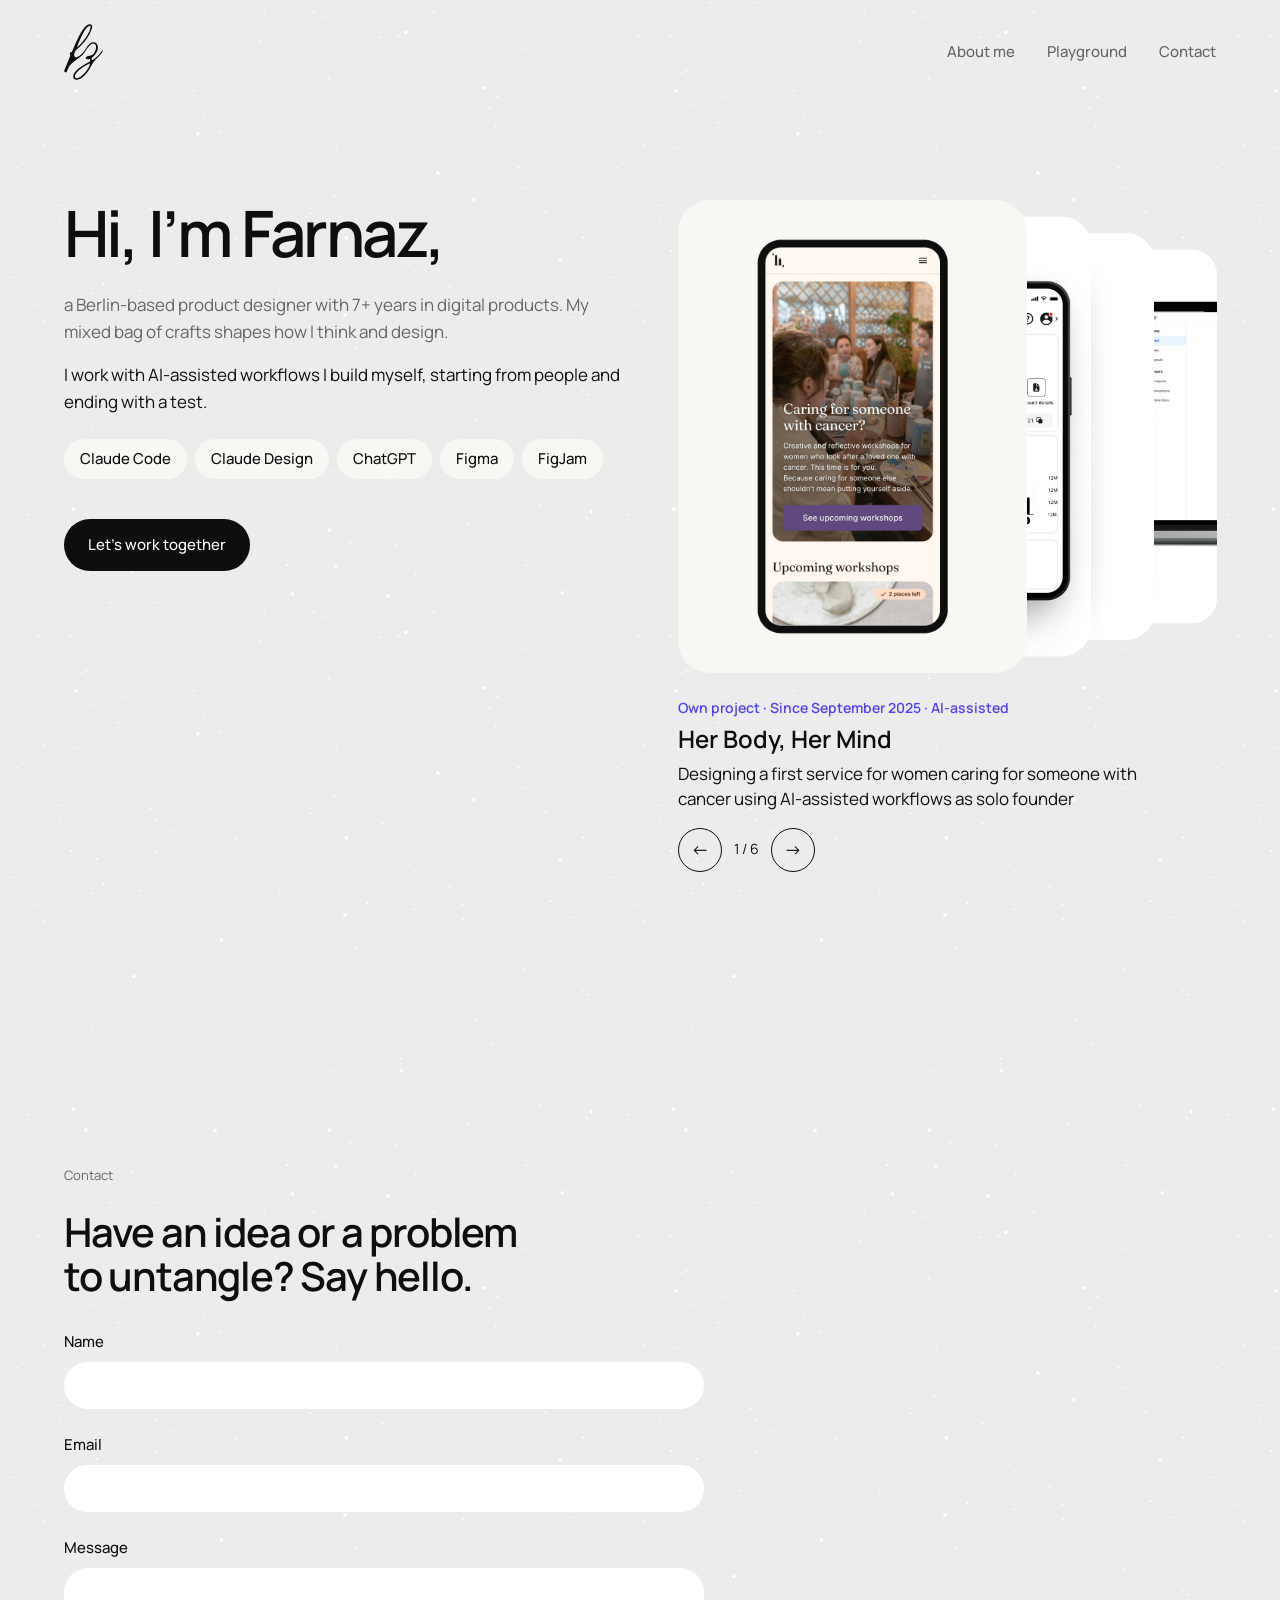
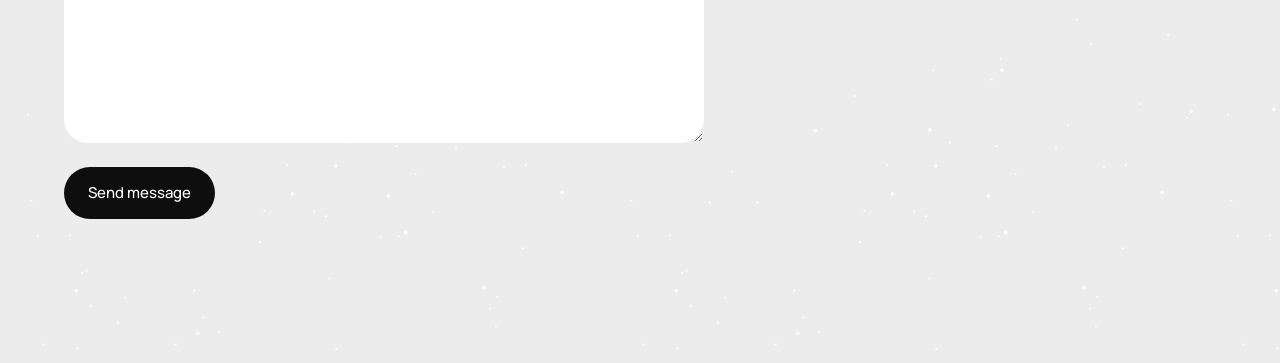
==== 02 Site/index.html @ c806eb6b "Add the contact form and contact page, move Say hello on About me, remove Download resume Co-Authore" ====
<!doctype html>
<html lang="en">
<head>
  <meta charset="utf-8">
  <meta name="viewport" content="width=device-width, initial-scale=1">
  <title>Farnaz Zamanian</title>
  <link rel="preconnect" href="https://fonts.googleapis.com">
  <link rel="preconnect" href="https://fonts.gstatic.com" crossorigin>
  <link rel="stylesheet" href="https://fonts.googleapis.com/css2?family=Manrope:wght@400;500;600&display=swap">
  <link rel="stylesheet" href="style.css">
  <script src="main.js" defer></script>
</head>
<body>
  <a class="skip" href="#main">Skip to content</a>
  <header class="site-header">
    <nav class="nav container" aria-label="Main">
      <a class="nav__home" href="index.html" aria-label="Farnaz Zamanian, home" aria-current="page"><svg class="logo" viewBox="82 6 348 500" aria-hidden="true" focusable="false"><path d="M307.298 8.20898C339.814 5.30316 336.316 33.285 328.627 54.3984C308.853 108.698 273.041 160.387 232.014 201.142C224.745 208.503 216.998 215.389 208.826 221.754C200.422 228.169 191.078 231.038 186.95 240.13C183.36 248.037 179.671 256.204 176.059 264.461C166.529 286.24 179.042 309.8 200.924 300.509C234.007 286.46 257.809 255.288 276.921 226.456C288.72 208.657 299.004 190.495 317.171 178.233C333.674 165.115 365.833 166.449 377.212 186.185C401.327 228.013 365.692 281.834 332.319 306.9C328.589 309.703 326.84 315.054 327.489 319.675C328.464 326.607 335.839 328.576 341.574 324.561C378.059 299.019 393.196 285.173 421.891 244.902C422.743 243.706 423.875 242.552 425.321 242.808C427.142 243.129 428.756 244.733 428.507 246.565C427.128 256.704 405.803 280.187 400.363 286.557C394.262 293.702 387.477 300.314 380.286 306.552C351.636 331.403 332.497 365.231 315.018 398.89C309.653 409.22 303.227 419.217 295.889 429.108C272.165 459.653 240.599 495.682 200.924 503.237C181.516 506.933 166.406 496.988 163.854 477.857C163.312 421.827 260.702 370.568 309.542 344.035C313.824 341.709 316.378 337.125 315.821 332.283C315.411 328.715 314.885 325.37 314.247 321.642C313.877 319.478 311.641 318.179 309.558 318.869C300.068 321.99 280.174 325.458 276.649 312.515C275.882 309.603 276.317 306.507 277.857 303.914C290.083 283.186 329.113 291.074 344.763 272.793C349.681 267.048 354.107 260.928 357.358 254.126C365.285 237.545 380.638 193.138 351.081 182.028C321.523 170.919 293.761 221.754 272.903 249.93C266.989 257.919 261.683 266.334 255.353 274.004C252.06 277.967 248.4 281.954 244.438 285.821C206.471 322.877 137.004 354.949 118.156 404.54C115.755 410.859 111.068 421.158 107.497 430.136C104.922 436.61 97.5858 440.306 91.3115 437.274C85.1284 434.287 82.3163 426.478 85.04 420.175C90.3221 407.95 96.7966 391.263 99.7461 383.979L135.475 295.416C138.038 289.063 137.797 281.922 135.437 275.49C133.602 270.489 132.807 264.473 136.341 260.487C142.117 253.974 149.851 261.039 153.254 254.126C180.196 199.389 242.364 20.1179 307.298 8.20898ZM312.146 359.053C311.788 358.118 310.782 358.011 309.899 358.482C265.121 382.412 199.877 416.162 179.975 465.539C177.712 471.154 179.617 478.369 183.101 484.067C185.146 487.413 188.495 489.847 192.385 490.344C233.6 495.606 316.963 394.35 312.332 359.705C312.305 359.5 312.219 359.246 312.146 359.053ZM308.918 21.8477C299 26.3564 291.326 32.4171 284.113 40.5283C253.822 74.5938 217.723 160.934 201.337 204.847C200.024 208.378 198.787 211.937 197.629 215.521C200.313 213.337 202.978 211.128 205.621 208.896C246.649 169.135 282.272 125.9 306.68 74.0479C312.883 60.8682 318.46 46.3257 319.492 31.6904C320.005 24.4195 315.833 21.6544 308.918 21.8477Z" fill="currentColor"/></svg></a>
      <ul class="nav__links"><li><a href="about.html">About me</a></li><li><a href="playground.html">Playground</a></li><li><a href="#contact">Contact</a></li></ul>
    </nav>
  </header>
  <main id="main">
    <section class="hero container section" id="work">
      <div class="hero__intro">
        <h1 class="hero__title">Hi, I’m Farnaz,</h1>
        <p class="hero__text">a Berlin-based product designer with 7+ years in digital products. My mixed bag of crafts shapes how I think and design.</p>
        <p class="hero__text hero__thesis">I work with AI-assisted workflows I build myself, starting from people and ending with a test.</p>
        <ul class="stack" aria-label="My AI stack"><li>Claude Code</li><li>Claude Design</li><li>ChatGPT</li><li>Figma</li><li>FigJam</li></ul>
        <a class="cta cta--dark hero__cta" href="#contact"><svg class="cta__icon" viewBox="0 0 24 24" aria-hidden="true" focusable="false"><rect x="3" y="5" width="18" height="14" rx="2" fill="none" stroke="currentColor" stroke-width="1.8"/><path d="m4 7 8 6 8-6" fill="none" stroke="currentColor" stroke-width="1.8" stroke-linecap="round" stroke-linejoin="round"/></svg><span class="cta__label">Let’s work together</span></a>
      </div>
      <div class="hstack" aria-label="Case studies">
          <a class="hstack__card" href="herbody-her-mind.html" data-tag="Own project · Since September 2025 · AI-assisted" data-title="Her Body, Her Mind" data-problem="Designing a first service for women caring for someone with cancer using AI-assisted workflows as solo founder" aria-label="Her Body, Her Mind"><img src="assets/herbody-her-mind/stack.jpg" alt=""></a>
          <a class="hstack__card" href="sumup-data-viz.html" data-tag="SumUp · 2022 to 2024" data-title="Building SumUp’s Chart System" data-problem="I systemized SumUp’s complex chart patterns, with many variables and states, into simple building blocks. Designers and engineers can now build consistent charts faster, from dashboards to the homescreen sales widget." aria-label="Data viz for SumUp products"><img src="assets/sumup-data-viz/stack.jpg" alt="" style="--pos: 78% 50%"></a>
          <a class="hstack__card" href="sumup-first-time-user-experience.html" data-tag="SumUp · 2023 to 2024" data-title="Shaping How New Users Get Started" data-problem="I helped define how new users get started after sign-up. I mapped the journey, built the logic that routes users to what they need, and designed the cards, banners, and states that guide them to activation." aria-label="First time user experience"><img src="assets/sumup-first-time-user-experience/stack.jpg" alt=""></a>
          <a class="hstack__card" href="sumup-profile-and-settings.html" data-tag="SumUp · 2022 to 2023" data-title="Redesigning SumUp’s Profile &amp; Settings" data-problem="I helped redesign SumUp’s Profile &amp; Settings to make them easier to navigate and less dependent on support. I led research and card sorting, shaped the new structure, and turned it into UI patterns that scale across web and mobile." aria-label="Profile and settings"><img src="assets/sumup-profile-and-settings/stack.jpg" alt="" style="--pos: 22% 50%"></a>
          <a class="hstack__card" href="sumup-fee-summary-box.html" data-tag="SumUp · 2023 to 2024" data-title="Fee Summary Box for Brazilian Merchants" data-problem="I owned the design of a fee summary for SumUp Brazil that shows merchants their actual rates for card, PIX, and online payments in one clear view. Making fees transparent and easy to compare helps reduce fee-related churn." aria-label="Fee summary box"><img src="assets/sumup-fee-summary-box/stack.jpg" alt="" style="--pos: 50% 50%"></a>
          <a class="hstack__card" href="zizoo-components-library.html" data-tag="Zizoo · 2020 to 2021" data-title="Building Zizoo’s Style Guide from Scratch" data-problem="As the only UI designer, I built Zizoo’s style guide from scratch, with reusable components and clear guidelines. It gave product, engineering, marketing, and sales a shared language, cutting time spent on visual QA and making the product more consistent for users." aria-label="Components library"><img src="assets/zizoo-components-library/stack.jpg" alt=""></a>
          <div class="hcap" aria-live="polite"><p class="hcap__tag"></p><p class="hcap__title"></p><p class="hcap__problem"></p><div class="hcap__nav"><button type="button" data-prev aria-label="Previous project">←</button><span data-count></span><button type="button" data-next aria-label="Next project">→</button></div></div>
      </div>
    </section>
  </main>
  <footer class="site-footer" id="contact">
    <div class="container footer">
      <p class="footer__label">Contact</p>
        <h2 class="cform__title" id="cf-title">Have an idea or a problem to untangle? Say hello.</h2>
        <!-- Formspree: replace YOUR_FORM_ID with your form's ID (formspree.io, your form, Integration). The same form is in index.html and contact.html. -->
        <form class="cform" data-cform method="POST" action="https://formspree.io/f/YOUR_FORM_ID" aria-labelledby="cf-title">
          <input type="hidden" name="_subject" value="New message from portfolio">
          <div class="cform__hp" aria-hidden="true"><label>Leave this empty <input type="text" name="_gotcha" tabindex="-1" autocomplete="off"></label></div>
          <div class="cform__field">
            <label for="cf-name">Name</label>
            <input id="cf-name" name="name" type="text" autocomplete="name" required aria-describedby="cf-name-err">
            <p class="cform__err" id="cf-name-err" hidden></p>
          </div>
          <div class="cform__field">
            <label for="cf-email">Email</label>
            <input id="cf-email" name="email" type="email" autocomplete="email" required aria-describedby="cf-email-err">
            <p class="cform__err" id="cf-email-err" hidden></p>
          </div>
          <div class="cform__field">
            <label for="cf-message">Message</label>
            <textarea id="cf-message" name="message" rows="6" required aria-describedby="cf-message-err"></textarea>
            <p class="cform__err" id="cf-message-err" hidden></p>
          </div>
          <div class="cform__actions">
            <button class="cta cta--dark cform__send" type="submit"><span class="cta__label">Send message</span></button>
            <p class="cform__fail" role="alert" hidden></p>
          </div>
        </form>
        <p class="cform__done" tabindex="-1" aria-live="polite" hidden>Thanks, your message is on its way. I’ll get back to you soon.</p>
      <p class="todo" data-config-note hidden></p>
    </div>
  </footer>
</body>
</html>
---- 02 Site/style.css ----
/* Tokens from 00 Context/visual-direction.md */
:root {
  --bg: #ECECEC;
  --surface: #F7F7F4;
  --pill: #FFFFFF;
  --text: #0E0E0E;
  --text-2: #666666;
  --accent: #6E64FD;      /* large text, icons, focus, shapes */
  --accent-text: #4F43FD; /* small accent text only */
  --error: #C01600;       /* form errors, from the HBHM design system error/600 (founder, 6 Nov 2026); 5.3:1 on --bg, 6.3:1 on white */
  --mockup-bg: #D4D5DA;   /* behind device mockups only */
  --font: "Manrope", system-ui, sans-serif;

  --space: 8px;
  --max: 1272px;          /* measured from tomasnozina.com, see visual-direction.md */
  --radius: 40px;         /* measured from tomasnozina.com */
  --gap: 24px;
  --section: 96px;
  --ease: cubic-bezier(.2, .7, .2, 1);
}

@media (max-width: 720px) {
  :root { --section: 64px; }
}

* { box-sizing: border-box; }

html { scroll-behavior: smooth; }

body {
  margin: 0;
  /* Paper texture: small static white dots on the gray ground (founder, 2026-11-05) */
  background: var(--bg) url("assets/paper-dots.svg") repeat;
  color: var(--text);
  font-family: var(--font);
  font-size: 17px;
  line-height: 1.6;
  -webkit-font-smoothing: antialiased;
}

img, svg { display: block; max-width: 100%; }

a { color: inherit; }

:focus-visible {
  outline: 2px solid var(--accent);
  outline-offset: 3px;
  border-radius: 4px;
}

.container {
  width: min(var(--max), 100% - 2 * max(16px, 5vw));
  margin-inline: auto;
}

.section { padding-block: var(--section); }
.section--tight { padding-top: 0; }
#work { scroll-margin-top: 24px; }

.skip {
  position: absolute;
  left: 16px;
  top: -100px;
  padding: 12px 16px;
  background: var(--pill);
  border-radius: 999px;
  z-index: 10;
}
.skip:focus { top: 16px; }

.todo {
  margin: 16px 0 0;
  font-size: 13px;
  color: var(--text-2);
}

/* Nav */
.site-header { padding-block: 24px; }

.nav {
  display: flex;
  align-items: center;
  justify-content: space-between;
  flex-wrap: wrap;
  gap: 16px 32px;
}

.nav__home {
  display: inline-flex;
  align-items: center;
  gap: 12px;
  min-height: 44px;
  font-weight: 600;
  font-size: 16px;
  text-decoration: none;
}

.logo { width: auto; height: 56px; }
@media (max-width: 720px) {
  .logo { height: 48px; }
}

.nav__links {
  display: flex;
  flex-wrap: wrap;
  gap: 4px 8px;
  margin: 0 -12px;
  padding: 0;
  list-style: none;
  font-size: 15px;
  font-weight: 500;
}

.nav__links a {
  display: inline-flex;
  align-items: center;
  min-height: 44px;
  padding-inline: 12px;
  text-decoration: none;
  color: var(--text-2);
  transition: color .2s var(--ease);
}
.nav__links a:hover,
.nav__links a[aria-current="page"] { color: var(--text); }

/* Type */
.hero__title,
.page-title {
  margin: 0;
  font-weight: 600;
  letter-spacing: -0.04em;
  line-height: 1.04;
  text-wrap: balance;
}
.hero__title { font-size: 64px; }
/* Same size as the About body text (founder, 2026-11-05) */
.hero__text { font-size: 17px; font-weight: 400; line-height: 1.6; }
@media (max-width: 720px) {
  .hero__title { font-size: 40px; }
}

/* Home hero: intro in the left column, lined up with the left card column (photo moved to About, 2026-11-05) */
.hero {
  display: grid;
  grid-template-columns: repeat(2, minmax(0, 1fr));
  gap: var(--gap);
  align-items: start;
}
.hero__intro { min-width: 0; grid-column: 1; }
.about__photo { margin-bottom: 40px; }
.hero__photo {
  width: min(250px, 100%);
  height: auto;
  aspect-ratio: 1 / 1;
  border-radius: 50%;
  object-fit: cover;
}
@media (max-width: 720px) {
  .hero { grid-template-columns: 1fr; gap: 40px; }
  .hero__photo { width: 180px; }
}
.page-title { font-size: clamp(36px, 5vw, 64px); }

.hero__text {
  margin: 24px 0 0;
  max-width: 60ch;
  color: var(--text-2);
}
.hero__text + .hero__text { margin-top: 16px; }
.hero__cta { margin-top: 40px; }
.hero__thesis { color: var(--text); }

/* AI stack: surface pills, no outline, text only, not clickable */
.stack {
  display: flex;
  flex-wrap: wrap;
  gap: 8px;
  margin: 24px 0 0;
  padding: 0;
  list-style: none;
}
.stack li {
  display: inline-flex;
  align-items: center;
  min-height: 40px;
  padding-inline: 16px;
  border-radius: 999px;
  background: var(--surface);
  font-size: 15px;
  font-weight: 500;
}

.prose { max-width: 60ch; }
.prose p { margin: 24px 0 0; }
.prose .page-title { max-width: 16ch; }

/* Hero card stack: one case study per card, loops on its own, pauses on hover and focus (founder, 2026-11-05) */
.hstack {
  position: relative;
  justify-self: end;
  width: min(380px, 62%);
  aspect-ratio: 340 / 460;
  margin-right: calc(min(380px, 62%) * 0.54);
}
.hstack__card {
  position: absolute;
  inset: 0;
  display: grid;
  place-items: center;
  overflow: hidden;
  border-radius: 32px;
  background: var(--surface);
  transform-origin: left center;
  transition: transform .7s var(--ease), opacity .7s var(--ease);
}
.hstack__card img { width: 100%; height: 100%; object-fit: cover; object-position: var(--pos, 50% 50%); }
/* Hovered or focused card: comes to the front and widens across the whole stack area */
.hstack__card { right: auto; width: 100%; transition: transform .7s var(--ease), opacity .7s var(--ease), width .6s var(--ease); }
.hstack__card.is-open { width: 154%; }
/* Caption under the stack, with arrows (founder chose option B, 6 Nov 2026) */
.hstack { margin-bottom: 300px; }
.hcap { position: absolute; left: 0; top: calc(100% + 24px); width: 154%; }
.hcap p { margin: 0; }
.hcap__tag { font-size: 14px; font-weight: 600; color: var(--accent-text); }
.hcap__title { margin-top: 6px !important; font-size: 24px; font-weight: 600; line-height: 1.2; }
.hcap__problem { margin-top: 8px !important; font-size: 17px; line-height: 1.45; max-width: 46ch; }
.hcap :is(.hcap__tag, .hcap__title, .hcap__problem) { transition: opacity .3s var(--ease); }
.hcap.is-fading :is(.hcap__tag, .hcap__title, .hcap__problem) { opacity: 0; }
.hcap__nav { display: flex; align-items: center; gap: 12px; margin-top: 16px; font-size: 14px; }
.hcap__nav button { width: 44px; height: 44px; border: 1px solid var(--text); border-radius: 50%; background: transparent; color: var(--text); font: inherit; font-size: 18px; cursor: pointer; }
.hcap__nav button:hover { background: var(--text); color: var(--bg); }
@media (max-width: 720px) {
  .hstack { justify-self: start; width: min(260px, 60%); margin-right: 0; }
  .hcap { width: calc(100vw - 2 * max(16px, 5vw)); }
}

/* Cards: visual only, title appears over a blurred image on hover */
.card {
  position: relative;
  display: block;
  overflow: hidden;
  border-radius: var(--radius);
  background: var(--surface);
  text-decoration: none;
  isolation: isolate;
}
.card--square,
.card--small { aspect-ratio: 1 / 1; }
.card--wide { grid-column: 1 / -1; aspect-ratio: 1272 / 624; }

.card__media {
  position: absolute;
  inset: 0;
  display: grid;
  place-items: center;
  transition: filter .5s var(--ease), transform .5s var(--ease);
}

/* Motion mockup card: video fills the card */
.card__video {
  width: 100%;
  height: 100%;
  object-fit: cover;
  display: block;
}

.card__placeholder {
  font-size: 13px;
  color: var(--text-2);
}

.card__title {
  position: absolute;
  inset: 0;
  display: grid;
  place-items: center;
  padding: 24px;
  text-align: center;
  font-size: clamp(24px, 3vw, 40px);
  font-weight: 600;
  letter-spacing: -0.03em;
  line-height: 1.1;
  background: rgb(236 236 236 / .45);
  opacity: 0;
  transition: opacity .4s var(--ease);
}

@media (hover: hover) {
  .card:hover .card__media,
  .card:focus-visible .card__media { filter: blur(16px); transform: scale(1.04); }
  .card:hover .card__title,
  .card:focus-visible .card__title { opacity: 1; }
  /* Motion cards: no blur and no title on hover, so the motion stays visible.
     Keyboard focus still shows the title. */
  .card--motion:hover .card__media,
  .card--motion:focus-visible .card__media { filter: none; transform: none; }
  .card--motion:hover:not(:focus-visible) .card__title { opacity: 0; }
}

/* Touch fallback: title always visible */
@media (hover: none) {
  .card__title {
    opacity: 1;
    inset: auto 0 0 0;
    display: block;
    padding: 16px 20px;
    text-align: left;
    font-size: 20px;
    background: rgb(247 247 244 / .9);
  }
}

/* Home: featured mosaic, two squares then one full-width card */
.mosaic {
  display: grid;
  grid-template-columns: repeat(2, minmax(0, 1fr));
  gap: var(--gap);
}
@media (max-width: 720px) {
  .mosaic { grid-template-columns: 1fr; }
  .card--wide { aspect-ratio: 1 / 1; }
}

/* Playground: three columns of smaller squares */
.grid {
  display: grid;
  grid-template-columns: repeat(3, minmax(0, 1fr));
  gap: var(--gap);
  margin-top: 48px;
}
@media (max-width: 960px) {
  .grid { grid-template-columns: repeat(2, minmax(0, 1fr)); }
}
@media (max-width: 560px) {
  .grid { grid-template-columns: 1fr; }
}

.tile {
  aspect-ratio: 1 / 1;
  border-radius: var(--radius);
  background: var(--surface);
  display: grid;
  place-items: center;
}

/* Case study: every value from "Case study layout" in 00 Context/visual-direction.md */
.cs {
  --cs-h1: 64px;
  --cs-lead: 28px;
  --cs-h2: 40px;
  --cs-h3: 24px;
  --cs-num: 64px;
  --cs-section: 128px;
  --cs-h3-above: 48px;
  --cs-visual: 48px;
  --cs-title-cover: 32px;
  --cs-cover-intro: 64px;
}
@media (max-width: 720px) {
  .cs {
    --cs-h1: 36px;
    --cs-lead: 20px;
    --cs-h2: 28px;
    --cs-h3: 20px;
    --cs-num: 44px;
    --cs-section: 80px;
    --cs-h3-above: 40px;
    --cs-visual: 32px;
    --cs-title-cover: 24px;
    --cs-cover-intro: 40px;
  }
}

.cs__title { padding-top: 40px; }
.cs__title .page-title { font-size: var(--cs-h1); text-wrap: pretty; }
.cs__meta {
  margin: 0 0 16px;
  font-size: 13px;
  font-weight: 500;
  color: var(--text-2);
}

.cs__cover {
  aspect-ratio: 16 / 8;
  margin-top: var(--cs-title-cover);
  border-radius: var(--radius);
  background: var(--surface);
  display: grid;
  place-items: center;
  overflow: hidden;
}
.cs__video {
  width: 100%;
  height: 100%;
  object-fit: cover;
  display: block;
}

.cs__head { padding-top: var(--cs-cover-intro); }

.cs__lead {
  margin: 0;
  font-size: var(--cs-lead);
  font-weight: 500;
  letter-spacing: -0.02em;
  line-height: 1.3;
  color: var(--text-2);
}

.cs__snapshot {
  display: grid;
  grid-template-columns: repeat(4, minmax(0, 1fr));
  gap: 24px;
  margin: var(--cs-visual) 0 0;
}
.cs__snapshot dt {
  font-size: var(--cs-h3);
  font-weight: 600;
  letter-spacing: -0.02em;
  color: var(--accent);
}
.cs__snapshot dd { margin: 8px 0 0; }

.cs__body {
  display: grid;
  grid-template-columns: 200px minmax(0, 1fr);
  gap: 64px;
  padding-block: var(--cs-section);
}

.cs__toc ul {
  position: sticky;
  top: 24px;
  margin: 0;
  padding: 0;
  list-style: none;
  font-size: 15px;
  font-weight: 500;
}
.cs__toc a {
  display: flex;
  align-items: center;
  min-height: 44px;
  color: var(--text-2);
  text-decoration: none;
}
.cs__toc a:hover,
.cs__toc a.is-active { color: var(--text); }

/* Case study top (founder, 2026-11-05): industry tags, title, subtitle, summary, snapshot, problem. No cover. */
.cs__tags {
  margin: 0 0 16px;
  font-size: 13px;
  font-weight: 500;
  color: var(--accent-text);
}
.cs__subtitle { margin-top: 16px; max-width: 32ch; }
.cs__summary { margin: 0; max-width: 60ch; }
.cs__problem {
  display: grid;
  grid-template-columns: minmax(0, 1fr) minmax(0, 2fr);
  gap: 24px 64px;
  margin-top: var(--cs-section);
}
.cs__problem h2 {
  margin: 0;
  font-size: var(--cs-h2);
  font-weight: 600;
  letter-spacing: -0.03em;
  line-height: 1.1;
}
.cs__problem p { margin: 0; font-size: var(--cs-lead); line-height: 1.3; color: var(--text-2); }
@media (max-width: 720px) {
  .cs__problem { grid-template-columns: 1fr; }
}

/* Acts: number-led title moment (option 2B in visual-direction.md) */
.act + .act { margin-top: var(--cs-section); }
.act__head {
  display: flex;
  align-items: baseline;
  gap: 24px;
  margin: 0 0 48px;
}
.act__num {
  font-size: var(--cs-num);
  font-weight: 600;
  letter-spacing: -0.04em;
  line-height: 1;
  color: var(--accent);
}
.act__title {
  margin: 0;
  font-size: var(--cs-h2);
  font-weight: 600;
  letter-spacing: -0.03em;
  color: var(--accent); /* whole act headline in purple (founder, 2026-11-05) */
}
.cs__head .cs__label { margin-bottom: 16px; }
.cs__story { margin: 24px 0 0; }

/* Section pattern: label, heading, the point, visual, short text */
.cs__section { scroll-margin-top: 24px; }
.cs__section + .cs__section { margin-top: var(--cs-section); }
.cs__label {
  margin: 0 0 8px;
  font-size: 13px;
  font-weight: 500;
  color: var(--accent-text);
}
.cs__section h3 {
  margin: 0;
  font-size: var(--cs-h2);
  font-weight: 600;
  letter-spacing: -0.03em;
  line-height: 1.1;
}
.cs__section .cs__point { margin-top: 24px; }
.cs__section h4 {
  margin: var(--cs-h3-above) 0 16px;
  font-size: var(--cs-h3);
  font-weight: 600;
  letter-spacing: -0.02em;
  line-height: 1.2;
}
.cs__section h4 + p,
.cs__section h4 + ul { margin-top: 0; }

.cs__content p,
.cs__content ul { margin: 16px 0 0; }
.cs__content ul { padding-left: 20px; }
.cs__content li + li { margin-top: 8px; }
.cs__content a { color: var(--accent-text); }
.cs__hl { color: var(--accent-text); }

.cs__quote {
  margin: var(--cs-visual) 0;
  font-size: var(--cs-lead);
  font-weight: 500;
  letter-spacing: -0.02em;
  line-height: 1.3;
}
.cs__quote p { margin: 0; }

/* Table content as stacked cards, readable on phones */
.cs__rows { margin: var(--cs-visual) 0; }
.cs__row {
  padding: 24px;
  border-radius: 24px;
  background: var(--surface);
}
.cs__row + .cs__row { margin-top: 16px; }
.cs__section .cs__row-title { margin: 0; font-size: 17px; }
.cs__row dl { margin: 16px 0 0; }
.cs__row dl > div + div { margin-top: 16px; }
.cs__row dt { font-size: 13px; color: var(--text-2); }
.cs__row dd { margin: 4px 0 0; }

@media (max-width: 720px) {
  .cs__snapshot { grid-template-columns: repeat(2, minmax(0, 1fr)); }
  .cs__body { grid-template-columns: 1fr; gap: 24px; }
  .cs__toc ul { position: static; display: flex; flex-wrap: wrap; gap: 0 20px; }
}

/* CTA: pill that extends to show its icon on hover */
.cta {
  display: inline-flex;
  align-items: center;
  min-height: 52px;
  padding-inline: 24px;
  border-radius: 999px;
  background: var(--pill);
  color: var(--text);
  font-size: 15px;
  font-weight: 500;
  text-decoration: none;
  transition: padding .35s var(--ease);
}
.cta__icon {
  width: 0;
  height: 20px;
  color: var(--accent);
  opacity: 0;
  transition: width .35s var(--ease), margin .35s var(--ease), opacity .25s var(--ease);
}
.cta:hover .cta__icon,
.cta:focus-visible .cta__icon {
  width: 20px;
  margin-right: 10px;
  opacity: 1;
}
.cta:hover,
.cta:focus-visible { padding-inline: 28px; }
/* Dark CTA (hero, founder 2026-11-05): text primary as the fill, white label */
.cta--dark { background: var(--text); color: #FFFFFF; }

/* Footer */
.site-footer { padding-block: var(--section); }
.footer__label {
  margin: 0 0 24px;
  font-size: 13px;
  color: var(--text-2);
}
.footer__ctas {
  display: flex;
  flex-wrap: wrap;
  gap: 12px;
}

/* Scroll reveal: only once JS is running, so content is visible without it */
.js .reveal {
  opacity: 0;
  transform: translateY(40px);
  transition: opacity .7s var(--ease), transform .7s var(--ease);
}
.js .card--left.reveal { transform: translateY(40px) rotate(-3deg); }
.js .card--right.reveal { transform: translateY(40px) rotate(3deg); }
.js .reveal.is-in {
  opacity: 1;
  transform: none;
}

@media (prefers-reduced-motion: reduce) {
  html { scroll-behavior: auto; }
  *, *::before, *::after {
    transition-duration: .01ms !important;
    animation-duration: .01ms !important;
  }
  .js .reveal,
  .js .card--left.reveal,
  .js .card--right.reveal { opacity: 1; transform: none; }
  .card:hover .card__media { transform: none; }
}

/* Process timeline: the line fills as you scroll, each step lights up in turn */
.steps {
  --fill: 0;
  position: relative;
  margin: var(--cs-visual) 0;
  padding: 0 0 0 40px;
  list-style: none;
}
.steps::before,
.steps::after {
  content: "";
  position: absolute;
  left: 7px;
  top: 8px;
  bottom: 8px;
  width: 2px;
  border-radius: 2px;
  background: var(--surface);
}
.steps::after {
  background: var(--accent);
  transform-origin: top;
  transform: scaleY(var(--fill));
}
.step {
  position: relative;
  display: grid;
  grid-template-columns: minmax(0, 1fr);
  gap: 32px;
  align-items: start;
}
.step + .step { margin-top: 64px; }
.step::before {
  content: "";
  position: absolute;
  left: -40px;
  top: 4px;
  width: 16px;
  height: 16px;
  border-radius: 50%;
  background: var(--bg);
  border: 2px solid var(--text-2);
  z-index: 1;
  transition: background .4s var(--ease), border-color .4s var(--ease);
}
.step.is-on::before { background: var(--accent); border-color: var(--accent); }
.cs__content .step p { margin: 8px 0 0; }
.cs__content .step .step__phase {
  margin: 0;
  font-size: 13px;
  font-weight: 600;
  color: var(--accent-text);
}
.cs__content .step .step__stat {
  margin-top: 8px;
  font-size: var(--cs-h3);
  font-weight: 600;
  letter-spacing: -0.02em;
}
.step__num {
  font-size: var(--cs-num);
  line-height: 1;
  color: var(--accent);
  font-variant-numeric: tabular-nums;
}
.step__tools { font-size: 13px; color: var(--text-2); }
.step__media {
  aspect-ratio: 16 / 10;
  border-radius: 24px;
  background: var(--surface);
  display: grid;
  place-items: center;
  overflow: hidden;
}
.step__media img { width: 100%; height: 100%; object-fit: cover; }

.js .step .step__text,
.js .step .step__media {
  opacity: 0;
  transform: translateY(24px);
  transition: opacity .6s var(--ease), transform .6s var(--ease);
}
.js .step .step__media { transition-delay: .12s; }
.js .step.is-seen .step__text,
.js .step.is-seen .step__media { opacity: 1; transform: none; }

@media (max-width: 720px) {
  .step { grid-template-columns: 1fr; gap: 16px; }
}
@media (prefers-reduced-motion: reduce) {
  .js .step .step__text,
  .js .step .step__media { opacity: 1; transform: none; }
}

/* Text for screen readers only */
.sr-only {
  position: absolute;
  width: 1px;
  height: 1px;
  margin: -1px;
  overflow: hidden;
  clip: rect(0 0 0 0);
  white-space: nowrap;
}

/* Story cards: overview first, "Read more" opens the rest in place (founder, 2026-11-05) */
.story-cards {
  display: grid;
  grid-template-columns: repeat(auto-fill, minmax(280px, 1fr));
  gap: 16px;
  margin: var(--cs-visual) 0;
}
.story-card {
  display: flex;
  flex-direction: column;
  align-items: flex-start;
  padding: 24px;
  border-radius: 24px;
  background: var(--surface);
}
.story-card.is-open { grid-column: 1 / -1; }
.cs__section .story-card__title {
  margin: 0 0 12px;
  font-size: var(--cs-h3);
  color: var(--accent-text);
}
.cs__content .story-card p { margin: 0; }
.cs__content .story-card__more p { margin-top: 12px; }
.js .story-card__more { display: none; }
.js .story-card.is-open .story-card__more { display: block; }
.story-card__toggle { display: none; }
.js .story-card__toggle {
  display: inline-flex;
  align-items: center;
  min-height: 44px;
  margin-top: auto;
  padding: 16px 0 0;
  border: 0;
  background: none;
  font: inherit;
  font-size: 15px;
  font-weight: 500;
  color: var(--accent-text);
  cursor: pointer;
}
.js .story-card__toggle:hover { text-decoration: underline; }

/* Quote in "Where it started": body size, highlighted in accent text, close to its heading (founder, 2026-11-05) */
.cs__quote--body {
  margin: 16px 0 var(--cs-visual);
  /* 19px bold counts as large text, so #666 on the marker passes 3:1 (3.96:1) */
  font-size: 19px;
  font-weight: 600;
  line-height: 1.6;
  letter-spacing: 0;
  color: var(--text-2);
}
/* Marker highlight: a light tint of the one accent behind the words (founder, 2026-11-05) */
.cs__quote--body p {
  display: inline;
  padding: 2px 6px;
  background: color-mix(in srgb, var(--accent) 18%, transparent);
  -webkit-box-decoration-break: clone;
  box-decoration-break: clone;
}

/* Me / AI cards: who did what in each phase, from CLAUDE.md and decision-log.md (founder, 2026-11-05) */
.roles {
  display: grid;
  grid-template-columns: repeat(auto-fill, minmax(220px, 1fr));
  gap: 16px;
  margin: var(--cs-visual) 0;
}
.role-card {
  display: flex;
  flex-direction: column;
  align-items: flex-start;
  padding: 24px;
  border-top: 4px solid var(--accent);
  border-radius: 24px;
  background: var(--surface);
}
.cs__content .role-card p { margin: 0; }
.cs__content .role-card .role-card__phase {
  margin-bottom: 16px;
  font-size: 13px;
  font-weight: 600;
  color: var(--accent-text);
}
.cs__content .role-card .role-card__who {
  display: inline-flex;
  align-items: center;
  min-height: 24px;
  padding: 0 10px;
  border-radius: 999px;
  font-size: 13px;
  font-weight: 600;
}
.role-card__who--me { background: var(--text); color: #FFFFFF; }
.role-card__who--ai { border: 1px solid var(--accent-text); color: var(--accent-text); }
.cs__content .role-card .role-card__text { margin: 8px 0 24px; }
.cs__content .role-card .role-card__text:last-child { margin-bottom: 0; }

/* Case study visual placeholder: marks where a visual will go (founder, 2026-11-05) */
.cs__placeholder {
  display: grid;
  place-items: center;
  aspect-ratio: 16 / 9;
  margin: var(--cs-visual, 48px) 0;
  border-radius: 24px;
  background: var(--surface);
  color: var(--text-2);
}

/* About me (founder, 2026-11-05): layout from the founder's reference, site type and colors, dotted background kept */
.aboutme { padding-top: 48px; text-align: center; }
.aboutme__photo {
  width: min(360px, 70%);
  height: auto;
  aspect-ratio: 4 / 5;
  margin: 0 auto;
  object-fit: cover;
}
.aboutme__title {
  position: relative;
  margin: -0.42em 0 0;
  font-size: clamp(80px, 19vw, 260px);
  font-weight: 600;
  letter-spacing: -0.06em;
  line-height: 0.9;
  white-space: nowrap;
}
.aboutme__intro {
  max-width: 34ch;
  margin: 40px auto 0;
  font-size: 28px;
  letter-spacing: -0.02em;
  line-height: 1.3;
}
/* Staggered: the second paragraph sits off-center to the right */
.aboutme__more {
  max-width: 40ch;
  margin: 64px 0 0 calc(50% - 6ch);
  text-align: left;
  font-size: 18px; /* founder, 2026-11-05 */
  line-height: 1.6;
  color: var(--text-2);
}
.aboutme__action { margin: 32px 0 0 calc(50% - 6ch); text-align: left; }
@media (max-width: 720px) {
  .aboutme__intro { font-size: 20px; }
  .aboutme__more, .aboutme__action { margin-left: 15%; }
}

/* Experience string: the line draws with scroll, one dot per role (most recent first), education last */
.tl { margin-top: 120px; padding-bottom: 80px; }
.tl__track { position: relative; }
.tl__line { position: absolute; inset: 0; width: 100%; height: 100%; overflow: visible; pointer-events: none; }
.tl__line path { fill: none; stroke: var(--text-2); stroke-width: 1.5; stroke-linecap: round; }
.tl__line .tl__probe { stroke: none; }
.tl__items { margin: 0; padding: 0; list-style: none; }
.tl__item { margin: 0 0 32px; }
.js .tl__item { position: absolute; margin: 0; width: max-content; opacity: 0; transition: opacity .6s var(--ease); }
.js .tl__item.is-in { opacity: 1; }
.tl__btn {
  display: flex;
  align-items: center;
  gap: 12px;
  padding: 8px;
  border: 0;
  background: none;
  color: inherit;
  font: inherit;
  text-align: inherit;
  cursor: pointer;
}
.tl__dot {
  flex: none;
  width: 14px;
  height: 14px;
  border: 1.5px solid var(--text);
  border-radius: 50%;
  background: var(--bg);
  transition: background .3s, border-color .3s;
}
.tl__btn[aria-expanded="true"] .tl__dot { border-color: var(--accent); background: var(--accent); }
.tl__short { white-space: nowrap; font-size: 20px; font-weight: 500; letter-spacing: -0.02em; line-height: 1.2; }
.tl__more { max-width: 34ch; padding: 0 8px 0 34px; }
/* Company logo under the name, lined up with the label text (founder, 2026-11-05); the name is in the label, so the logo is decorative */
.tl__logo { display: block; width: auto; height: 40px; margin: 8px 0 12px 34px; }
.tl__item--left .tl__logo { margin: 8px 34px 12px auto; }
.tl__logo[src$="zizoo.png"] { height: 56px; } /* round badge: needs more height to read */
.tl__more p { margin: 4px 0 0; font-size: 15px; line-height: 1.5; }
.tl__role { font-weight: 600; }
.tl__meta { color: var(--text-2); }
/* Labels on the left of the line: dot on the right, text right-aligned */
.tl__item--left { text-align: right; }
.tl__item--left .tl__btn { flex-direction: row-reverse; margin-left: auto; }
.tl__item--left .tl__more { margin-left: auto; padding: 0 34px 0 8px; }
/* Phones: entries flow in order; the script draws the line through the dots */
.tl__track.is-flow .tl__items { padding-top: 40px; }
.js .tl__track.is-flow .tl__item { position: relative; width: auto; margin: 0 0 48px; }
@media (max-width: 720px) {
  .js .tl__item { max-width: calc(100% - 24px); }
  .tl__short { white-space: normal; font-size: 17px; }
}
@media (prefers-reduced-motion: reduce) {
  .js .tl__item { opacity: 1; transition: none; }
}

/* Contact form (founder, 6 Nov 2026; no stroke at rest by founder decision, 47px fields, an accepted accessibility exception): on the contact page and in the home page footer. Formspree, sent with fetch. */
.cform__title { margin: 0 0 32px; max-width: 18ch; font-size: 40px; font-weight: 600; letter-spacing: -0.03em; line-height: 1.1; }
.cpage .cform__title { margin-bottom: 48px; font-size: clamp(36px, 5vw, 64px); max-width: 16ch; letter-spacing: -0.04em; line-height: 1.04; }
.cform[hidden], .cform__done[hidden], .cform__err[hidden], .cform__fail[hidden] { display: none; }
.cform, .cform__done { max-width: 640px; }
.cform { display: grid; gap: 24px; margin-bottom: 48px; }
.cform__field label { display: block; margin-bottom: 8px; font-size: 15px; font-weight: 500; }
.cform input, .cform textarea {
  display: block;
  width: 100%;
  min-height: 47px;
  padding: 6px 20px;
  border: 1.5px solid transparent;
  border-radius: 24px;
  background: var(--pill);
  color: var(--text);
  font: inherit;
  font-size: 17px;
  transition: border-color .3s var(--ease), box-shadow .3s var(--ease);
}
.cform textarea { min-height: 165px; padding-block: 10px; resize: vertical; line-height: 1.5; }
.cform input:focus, .cform textarea:focus { border-color: var(--text); }
.cform .is-error, .cform .is-error:hover, .cform .is-error:focus { border-color: var(--error); box-shadow: inset 0 0 0 1px var(--error); }
.cform__err, .cform__fail { display: flex; gap: 8px; align-items: flex-start; margin: 8px 0 0; font-size: 15px; line-height: 1.4; color: var(--error); }
.cform__err::before, .cform__fail::before {
  content: "!";
  flex: none;
  display: inline-grid;
  place-items: center;
  width: 18px;
  height: 18px;
  margin-top: 1px;
  border-radius: 50%;
  background: var(--error);
  color: #FFFFFF;
  font-size: 12px;
  font-weight: 600;
}
.cform__fail a { color: inherit; }
.cform__actions { display: grid; gap: 16px; justify-items: start; }
.cform__send { border: 0; font: inherit; font-size: 15px; font-weight: 500; cursor: pointer; }
.cform__send:disabled { opacity: .6; cursor: progress; }
.cform__hp { position: absolute; left: -9999px; width: 1px; height: 1px; overflow: hidden; }
.cform__done { margin: 0 0 48px; font-size: var(--cs-lead, 28px); font-weight: 500; letter-spacing: -0.02em; line-height: 1.3; }
.cform__done:focus { outline: none; }
.cform, .cform__done { transition: opacity .3s var(--ease); }
.cform.is-leaving { opacity: 0; }
@media (max-width: 720px) {
  .cform__title { font-size: 28px; }
  .cform__done { font-size: 22px; }
}
@media (prefers-reduced-motion: reduce) {
  .cform, .cform__done, .cform input, .cform textarea { transition: none; }
}
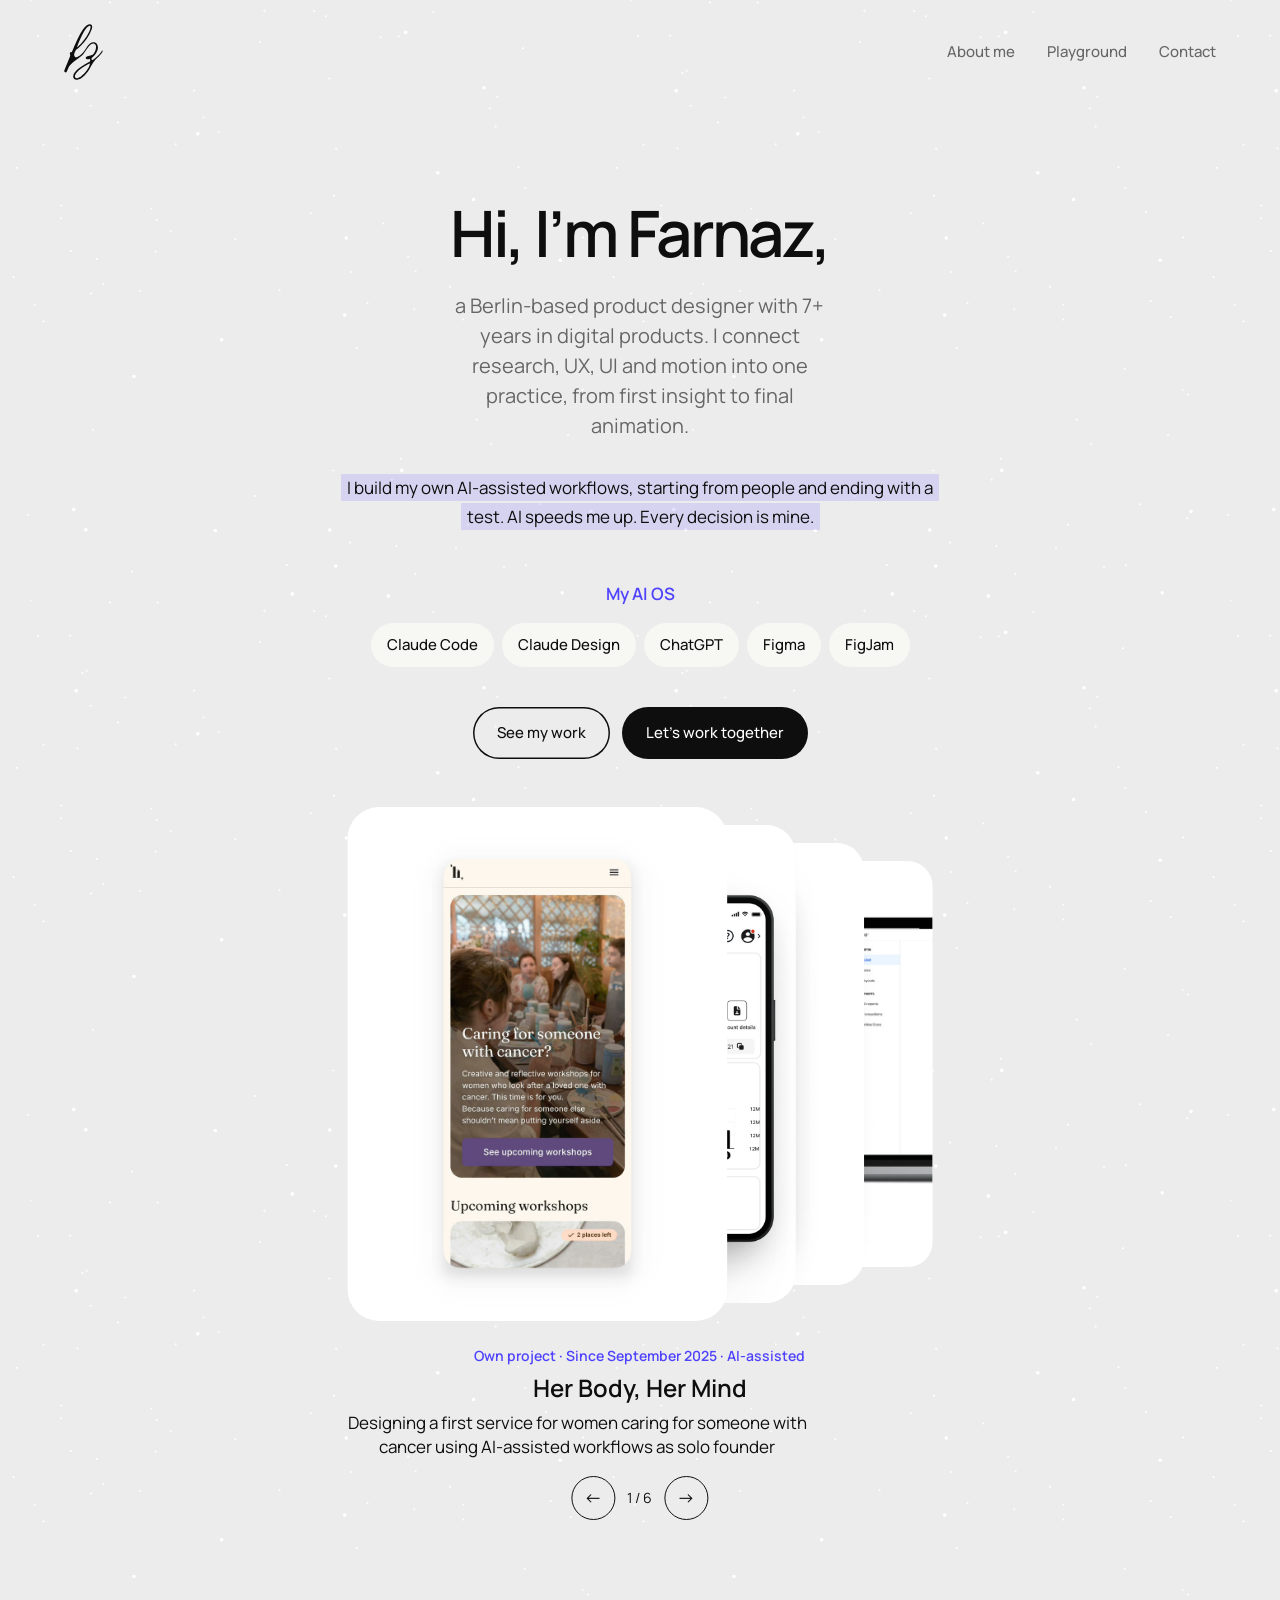
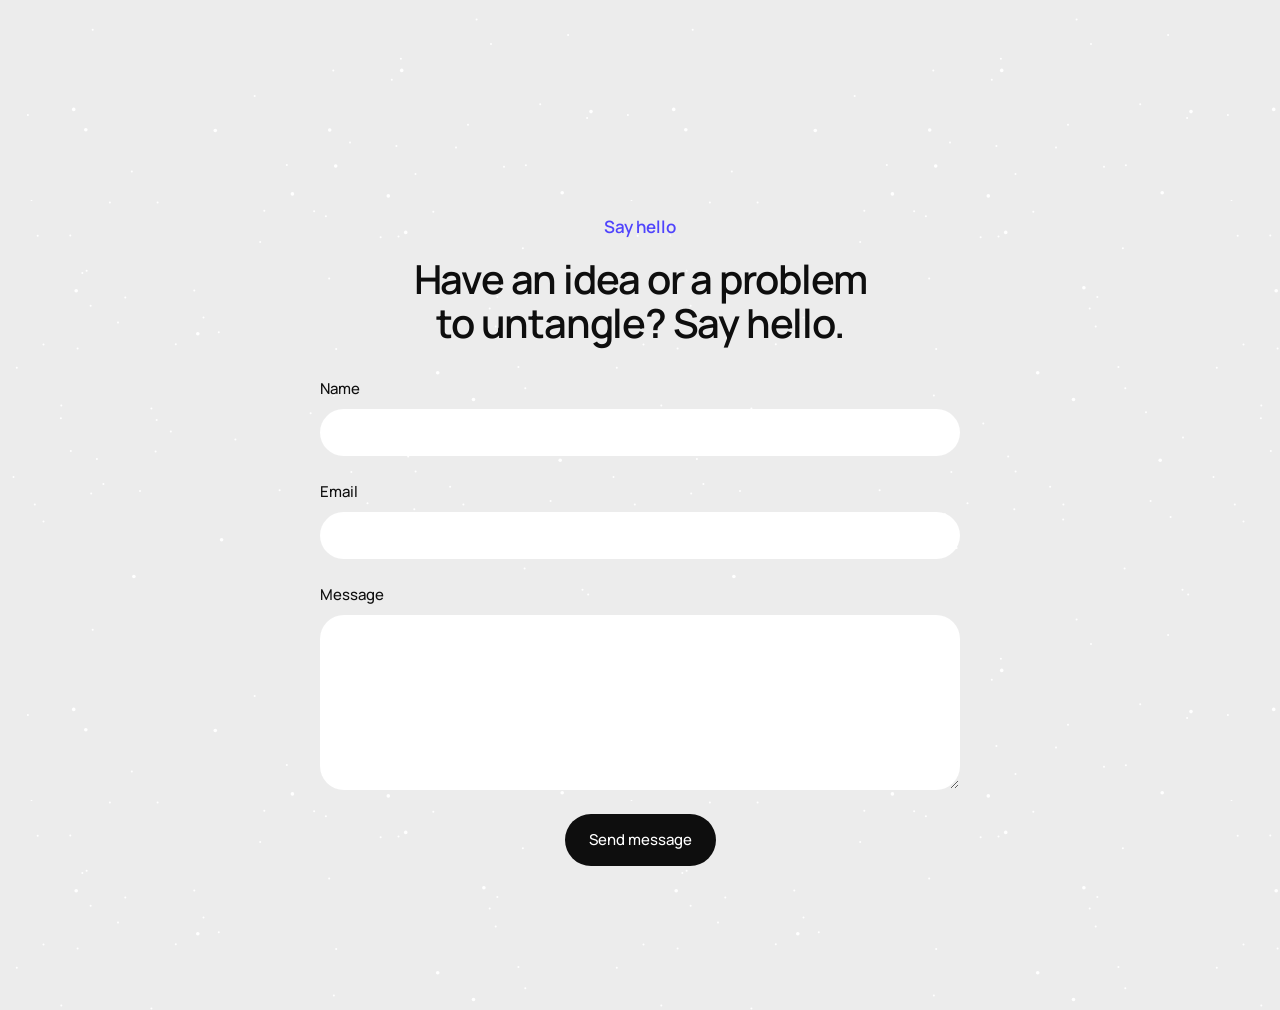
==== commit c80c148b: "Refresh the home hero and footer, restyle the Her Body, Her Mind card, simpler About intro Co-Author" ====
--- a/02 Site/index.html
+++ b/02 Site/index.html
@@ -7,8 +7,8 @@
   <link rel="preconnect" href="https://fonts.googleapis.com">
   <link rel="preconnect" href="https://fonts.gstatic.com" crossorigin>
   <link rel="stylesheet" href="https://fonts.googleapis.com/css2?family=Manrope:wght@400;500;600&display=swap">
-  <link rel="stylesheet" href="style.css">
-  <script src="main.js" defer></script>
+  <link rel="stylesheet" href="style.css?v=20261106i">
+  <script src="main.js?v=20261106i" defer></script>
 </head>
 <body>
   <a class="skip" href="#main">Skip to content</a>
@@ -21,13 +21,19 @@
   <main id="main">
     <section class="hero container section" id="work">
       <div class="hero__intro">
+        <div class="hero__lead">
         <h1 class="hero__title">Hi, I’m Farnaz,</h1>
-        <p class="hero__text">a Berlin-based product designer with 7+ years in digital products. My mixed bag of crafts shapes how I think and design.</p>
-        <p class="hero__text hero__thesis">I work with AI-assisted workflows I build myself, starting from people and ending with a test.</p>
-        <ul class="stack" aria-label="My AI stack"><li>Claude Code</li><li>Claude Design</li><li>ChatGPT</li><li>Figma</li><li>FigJam</li></ul>
-        <a class="cta cta--dark hero__cta" href="#contact"><svg class="cta__icon" viewBox="0 0 24 24" aria-hidden="true" focusable="false"><rect x="3" y="5" width="18" height="14" rx="2" fill="none" stroke="currentColor" stroke-width="1.8"/><path d="m4 7 8 6 8-6" fill="none" stroke="currentColor" stroke-width="1.8" stroke-linecap="round" stroke-linejoin="round"/></svg><span class="cta__label">Let’s work together</span></a>
+        <p class="hero__text">a Berlin-based product designer with 7+ years in digital products. I connect research, UX, UI and motion into one practice, from first insight to final animation.</p>
+        </div>
+        <p class="hero__text hero__thesis"><span class="hero__mark">I build my own AI-assisted workflows, starting from people and ending with a test. AI speeds me up. Every decision is mine.</span></p>
+        <p class="cs__label hero__label" id="ai-os">My AI OS</p>
+        <ul class="stack" aria-labelledby="ai-os"><li><button class="stack__pill" type="button" aria-describedby="tip-1">Claude Code</button><span class="stack__tip" id="tip-1" role="tooltip">Builds and ships this portfolio.</span></li><li><button class="stack__pill" type="button" aria-describedby="tip-2">Claude Design</button><span class="stack__tip" id="tip-2" role="tooltip">The source of truth for my design systems.</span></li><li><button class="stack__pill" type="button" aria-describedby="tip-3">ChatGPT</button><span class="stack__tip" id="tip-3" role="tooltip">Helps me write up and document my case studies.</span></li><li><button class="stack__pill" type="button" aria-describedby="tip-4">Figma</button><span class="stack__tip" id="tip-4" role="tooltip">Where I explore and refine UI.</span></li><li><button class="stack__pill" type="button" aria-describedby="tip-5">FigJam</button><span class="stack__tip" id="tip-5" role="tooltip">Where I map journeys, run workshops and synthesise research.</span></li></ul>
+        <div class="hero__ctas">
+          <a class="cta cta--outline" href="#cases"><span class="cta__label">See my work</span></a>
+          <a class="cta cta--dark hero__cta" href="#contact"><svg class="cta__icon" viewBox="0 0 24 24" aria-hidden="true" focusable="false"><rect x="3" y="5" width="18" height="14" rx="2" fill="none" stroke="currentColor" stroke-width="1.8"/><path d="m4 7 8 6 8-6" fill="none" stroke="currentColor" stroke-width="1.8" stroke-linecap="round" stroke-linejoin="round"/></svg><span class="cta__label">Let’s work together</span></a>
+        </div>
       </div>
-      <div class="hstack" aria-label="Case studies">
+      <div class="hstack" id="cases" aria-label="Case studies">
           <a class="hstack__card" href="herbody-her-mind.html" data-tag="Own project · Since September 2025 · AI-assisted" data-title="Her Body, Her Mind" data-problem="Designing a first service for women caring for someone with cancer using AI-assisted workflows as solo founder" aria-label="Her Body, Her Mind"><img src="assets/herbody-her-mind/stack.jpg" alt=""></a>
           <a class="hstack__card" href="sumup-data-viz.html" data-tag="SumUp · 2022 to 2024" data-title="Building SumUp’s Chart System" data-problem="I systemized SumUp’s complex chart patterns, with many variables and states, into simple building blocks. Designers and engineers can now build consistent charts faster, from dashboards to the homescreen sales widget." aria-label="Data viz for SumUp products"><img src="assets/sumup-data-viz/stack.jpg" alt="" style="--pos: 78% 50%"></a>
           <a class="hstack__card" href="sumup-first-time-user-experience.html" data-tag="SumUp · 2023 to 2024" data-title="Shaping How New Users Get Started" data-problem="I helped define how new users get started after sign-up. I mapped the journey, built the logic that routes users to what they need, and designed the cards, banners, and states that guide them to activation." aria-label="First time user experience"><img src="assets/sumup-first-time-user-experience/stack.jpg" alt=""></a>
@@ -40,10 +46,10 @@
   </main>
   <footer class="site-footer" id="contact">
     <div class="container footer">
-      <p class="footer__label">Contact</p>
+      <p class="footer__label footer__label--hello">Say hello</p>
         <h2 class="cform__title" id="cf-title">Have an idea or a problem to untangle? Say hello.</h2>
-        <!-- Formspree: replace YOUR_FORM_ID with your form's ID (formspree.io, your form, Integration). The same form is in index.html and contact.html. -->
-        <form class="cform" data-cform method="POST" action="https://formspree.io/f/YOUR_FORM_ID" aria-labelledby="cf-title">
+        <!-- Formspree form meaadwvb (formspree.io). The same form is in index.html and contact.html; change the ID in both. -->
+        <form class="cform" data-cform method="POST" action="https://formspree.io/f/meaadwvb" aria-labelledby="cf-title">
           <input type="hidden" name="_subject" value="New message from portfolio">
           <div class="cform__hp" aria-hidden="true"><label>Leave this empty <input type="text" name="_gotcha" tabindex="-1" autocomplete="off"></label></div>
           <div class="cform__field">
--- a/02 Site/style.css
+++ b/02 Site/style.css
@@ -855,36 +855,21 @@
   margin: 0 auto;
   object-fit: cover;
 }
+/* Same size as the contact heading "Have an idea or a problem to untangle? Say hello." (founder, 6 Nov 2026), below the photo */
 .aboutme__title {
   position: relative;
-  margin: -0.42em 0 0;
-  font-size: clamp(80px, 19vw, 260px);
-  font-weight: 600;
-  letter-spacing: -0.06em;
-  line-height: 0.9;
-  white-space: nowrap;
-}
-.aboutme__intro {
-  max-width: 34ch;
-  margin: 40px auto 0;
-  font-size: 28px;
-  letter-spacing: -0.02em;
-  line-height: 1.3;
-}
-/* Staggered: the second paragraph sits off-center to the right */
-.aboutme__more {
-  max-width: 40ch;
-  margin: 64px 0 0 calc(50% - 6ch);
-  text-align: left;
-  font-size: 18px; /* founder, 2026-11-05 */
-  line-height: 1.6;
-  color: var(--text-2);
-}
-.aboutme__action { margin: 32px 0 0 calc(50% - 6ch); text-align: left; }
-@media (max-width: 720px) {
-  .aboutme__intro { font-size: 20px; }
-  .aboutme__more, .aboutme__action { margin-left: 15%; }
-}
+  margin: 32px 0 0;
+  font-size: 40px;
+  font-weight: 600;
+  letter-spacing: -0.03em;
+  line-height: 1.1;
+}
+@media (max-width: 720px) { .aboutme__title { font-size: 28px; } }
+/* Intro and second paragraph share one centred column (founder, 6 Nov 2026); the intro matches the home hero's first paragraph */
+.aboutme__intro, .aboutme__more { max-width: 420px; margin-inline: auto; text-align: center; color: var(--text-2); }
+.aboutme__intro { margin-top: 40px; font-size: 20px; line-height: 1.5; }
+.aboutme__more { margin-top: 48px; font-size: 20px; line-height: 1.5; } /* same as the intro, more space between (founder, 6 Nov 2026) */
+.aboutme__action { margin: 32px 0 0; text-align: center; }
 
 /* Experience string: the line draws with scroll, one dot per role (most recent first), education last */
 .tl { margin-top: 120px; padding-bottom: 80px; }
@@ -896,17 +881,13 @@
 .tl__item { margin: 0 0 32px; }
 .js .tl__item { position: absolute; margin: 0; width: max-content; opacity: 0; transition: opacity .6s var(--ease); }
 .js .tl__item.is-in { opacity: 1; }
-.tl__btn {
+.tl__head {
   display: flex;
   align-items: center;
   gap: 12px;
+  margin: 0;
   padding: 8px;
-  border: 0;
-  background: none;
-  color: inherit;
   font: inherit;
-  text-align: inherit;
-  cursor: pointer;
 }
 .tl__dot {
   flex: none;
@@ -917,7 +898,10 @@
   background: var(--bg);
   transition: background .3s, border-color .3s;
 }
-.tl__btn[aria-expanded="true"] .tl__dot { border-color: var(--accent); background: var(--accent); }
+/* Progressive disclosure on scroll (founder, 6 Nov 2026): when the line reaches a dot, the dot fills and the logo and details fade up, then stay */
+.tl__item.is-in .tl__dot { border-color: var(--accent); background: var(--accent); }
+.js .tl__item :is(.tl__logo, .tl__more) { opacity: 0; transform: translateY(8px); transition: opacity .6s var(--ease) .25s, transform .6s var(--ease) .25s; }
+.js .tl__item.is-in :is(.tl__logo, .tl__more) { opacity: 1; transform: none; }
 .tl__short { white-space: nowrap; font-size: 20px; font-weight: 500; letter-spacing: -0.02em; line-height: 1.2; }
 .tl__more { max-width: 34ch; padding: 0 8px 0 34px; }
 /* Company logo under the name, lined up with the label text (founder, 2026-11-05); the name is in the label, so the logo is decorative */
@@ -929,7 +913,7 @@
 .tl__meta { color: var(--text-2); }
 /* Labels on the left of the line: dot on the right, text right-aligned */
 .tl__item--left { text-align: right; }
-.tl__item--left .tl__btn { flex-direction: row-reverse; margin-left: auto; }
+.tl__item--left .tl__head { flex-direction: row-reverse; margin-left: auto; }
 .tl__item--left .tl__more { margin-left: auto; padding: 0 34px 0 8px; }
 /* Phones: entries flow in order; the script draws the line through the dots */
 .tl__track.is-flow .tl__items { padding-top: 40px; }
@@ -939,7 +923,7 @@
   .tl__short { white-space: normal; font-size: 17px; }
 }
 @media (prefers-reduced-motion: reduce) {
-  .js .tl__item { opacity: 1; transition: none; }
+  .js .tl__item, .js .tl__item :is(.tl__logo, .tl__more) { opacity: 1; transform: none; transition: none; }
 }
 
 /* Contact form (founder, 6 Nov 2026; no stroke at rest by founder decision, 47px fields, an accepted accessibility exception): on the contact page and in the home page footer. Formspree, sent with fetch. */
@@ -996,3 +980,222 @@
 @media (prefers-reduced-motion: reduce) {
   .cform, .cform__done, .cform input, .cform textarea { transition: none; }
 }
+
+/* Case study hero (founder, 6 Nov 2026): logo and title centred, then two highlighted cards (same style as The insight) with the prototype panel beside them, 15px apart (option A) */
+.cs__title.cs-hero { padding-top: 120px; text-align: center; }
+.cs-hero .page-title { font-size: 28px; } /* founder, 6 Nov 2026: 20px smaller */
+.cs-hero__logo { display: block; width: auto; height: 48px; margin: 0 auto 24px; }
+.cs-hero__row { display: flex; justify-content: center; align-items: center; gap: 15px; margin-top: 64px; text-align: left; }
+.cs-hero__cards { flex: 0 1 660px; }
+.cs-hero .fgrid { margin: 0; }
+.cs-hero .fgrid--hero { grid-template-columns: repeat(2, minmax(0, 1fr)); }
+.cs-hero .fgrid__cell--lead { grid-column: 1 / -1; padding: 32px; }
+.cs-hero .fgrid__cell p, .cs-hero .fgrid__cell dd { margin: 0; }
+/* Industry tags: The insight pill shape, filled with the accent (founder, 6 Nov 2026) */
+.cs-hero__tags { display: flex; flex-wrap: wrap; gap: 8px; margin: 0 0 20px; padding: 0; list-style: none; }
+.cs-hero__tags li { display: inline-flex; align-items: center; min-height: 32px; padding-inline: 14px; border-radius: 999px; background: var(--accent-text); color: #FFFFFF; font-size: 13px; font-weight: 500; } /* white on #4F43FD: 5.91:1 (white on #6E64FD would be 4.28:1, below AA at 13px) */
+.cs-hero__headline { font-size: var(--cs-lead); font-weight: 500; letter-spacing: -0.02em; line-height: 1.3; }
+.cs-hero .fgrid__cell .cs-hero__body { margin-top: 16px; }
+.cs-hero__mock { position: relative; display: flex; flex-direction: column; align-items: flex-start; gap: 12px; }
+.js .cs-hero__cards, .js .cs-hero__mock { animation: cs-hero-in 600ms cubic-bezier(0, 0, .2, 1) both; }
+.js .cs-hero__mock { animation-delay: 150ms; }
+@keyframes cs-hero-in { from { opacity: 0; transform: translateY(12px); } to { opacity: 1; transform: none; } }
+@media (max-width: 960px) {
+  .cs-hero__row { flex-direction: column; align-items: stretch; gap: 32px; }
+  .cs-hero__cards { flex: none; }
+  .cs-hero__mock { align-items: center; }
+}
+@media (max-width: 720px) {
+  .cs__title.cs-hero { padding-top: 64px; }
+  .cs-hero .page-title { font-size: 24px; }
+  .cs-hero .fgrid__cell--lead { padding: 24px; }
+  .cs-hero__headline { font-size: 22px; }
+}
+@media (prefers-reduced-motion: reduce) {
+  .js .cs-hero__cards, .js .cs-hero__mock { animation: none; }
+}
+
+/* Feature grids (founder, 6 Nov 2026): The problem, Decisions as hypotheses, What's next. One white container, thin dividers,
+   line icons (Lucide 0.460.0, ISC, inlined), accent icon, bold title, muted text. Border: approved exception, no shadow. */
+.fgrid {
+  display: grid;
+  margin: 32px 0 var(--cs-visual);
+  padding: 0;
+  list-style: none;
+  overflow: hidden;
+  border: 1px solid var(--bg);
+  border-radius: 24px;
+  background: var(--pill);
+  gap: 1px;
+  background-image: linear-gradient(var(--bg), var(--bg)); /* the 1px gaps show as dividers */
+}
+.fgrid__cell { display: flex; flex-direction: column; align-items: flex-start; gap: 8px; margin: 0; padding: 28px; background: var(--pill); transition: background-color .4s ease-out; }
+.fgrid__cell:hover { background: var(--surface); }
+.fgrid__icon { width: 22px; height: 22px; margin-bottom: 8px; color: var(--accent); }
+.fgrid .fgrid__cell p, .fgrid .fgrid__cell blockquote, .fgrid .fgrid__title { margin: 0; }
+.cs__content ul.fgrid, .cs__content .fgrid { padding: 0; margin: 32px 0 var(--cs-visual); }
+.fgrid > .fgrid__cell { margin: 0; }
+.fgrid .fgrid__title { font-size: 17px; font-weight: 600; letter-spacing: -0.01em; line-height: 1.35; color: var(--text); }
+.fgrid .fgrid__text { font-size: 15px; line-height: 1.5; color: var(--text-2); }
+.fgrid .fgrid__quote { margin: 4px 0 0; font-size: var(--cs-h3); font-weight: 500; letter-spacing: -0.02em; line-height: 1.25; color: var(--text); }
+.fgrid .fgrid__quote p { margin: 0; font: inherit; color: inherit; }
+.fgrid .fgrid__label { margin-top: 8px; font-size: 13px; font-weight: 600; color: var(--text-2); }
+.fgrid__foot { align-self: stretch; display: flex; flex-direction: column; gap: 4px; margin-top: auto; padding-top: 16px; border-top: 1px solid var(--bg); }
+.fgrid .fgrid__foot .fgrid__label { margin-top: 0; }
+.fgrid .fgrid__foot .fgrid__text { font-size: 14px; }
+.fgrid .fgrid__num { font-size: 13px; font-weight: 600; color: var(--text-2); }
+.fgrid--3 { grid-template-columns: repeat(3, minmax(0, 1fr)); }
+.fgrid--decisions, .fgrid--next { grid-template-columns: repeat(6, minmax(0, 1fr)); }
+.fgrid--decisions > *, .fgrid--next > * { grid-column: span 2; }
+.fgrid--decisions > .fgrid__cell--wide { grid-column: span 4; }
+.fgrid--next > :nth-child(4), .fgrid--next > :nth-child(5) { grid-column: span 3; }
+.fgrid--decisions .fgrid__cell { gap: 4px; }
+.fgrid--decisions .fgrid__title.fgrid__title { margin-bottom: 4px; }
+/* The problem: heading above the grid, the paragraph now lives in the cells */
+.cs__problem.cs__problem { display: block; }
+.js .fgrid { opacity: 0; transition: opacity .5s cubic-bezier(0, 0, .2, 1); }
+.js .fgrid.is-in { opacity: 1; }
+@media (max-width: 960px) {
+  .fgrid--3, .fgrid--decisions, .fgrid--next { grid-template-columns: minmax(0, 1fr); }
+  .fgrid--decisions > *, .fgrid--next > *, .fgrid--decisions > .fgrid__cell--wide, .fgrid--next > :nth-child(4), .fgrid--next > :nth-child(5) { grid-column: auto; }
+}
+@media (max-width: 720px) {
+  .fgrid__cell { padding: 24px; }
+}
+@media (prefers-reduced-motion: reduce) {
+  .js .fgrid { opacity: 1; transition: none; }
+  .fgrid__cell { transition: none; }
+}
+
+/* Story cards and Me/AI cards in the same feature grid style (founder, 6 Nov 2026): white container, dividers, icon, black title, no accent line */
+.fgrid.story-cards, .fgrid.roles { gap: 1px; margin: 32px 0 var(--cs-visual); }
+.fgrid.story-cards { grid-template-columns: repeat(6, minmax(0, 1fr)); }
+.fgrid.story-cards > .story-card { grid-column: span 2; }
+.fgrid.story-cards > .story-card:nth-child(4), .fgrid.story-cards > .story-card:nth-child(5) { grid-column: span 3; }
+.fgrid.story-cards > .story-card.is-open { grid-column: 1 / -1; }
+.fgrid.roles { grid-template-columns: repeat(4, minmax(0, 1fr)); }
+.fgrid .story-card, .fgrid .role-card { padding: 28px; border: 0; border-radius: 0; background: var(--pill); }
+.fgrid .story-card:hover, .fgrid .role-card:hover { background: var(--surface); }
+.cs__section .fgrid .story-card__title, .cs__content .fgrid .role-card__phase { margin: 0; font-size: 17px; font-weight: 600; letter-spacing: -0.01em; line-height: 1.35; color: var(--text); }
+.cs__content .fgrid .story-card__more p { margin-top: 12px; font-size: 15px; line-height: 1.5; color: var(--text-2); }
+.cs__content .fgrid .role-card .role-card__who { margin-top: 12px; }
+.cs__content .fgrid .role-card .role-card__text { margin: 8px 0 0; font-size: 15px; line-height: 1.5; color: var(--text-2); }
+.js .fgrid .story-card__toggle { padding-top: 12px; font-size: 15px; }
+@media (max-width: 1100px) {
+  .fgrid.roles { grid-template-columns: repeat(2, minmax(0, 1fr)); }
+}
+@media (max-width: 960px) {
+  .fgrid.story-cards { grid-template-columns: minmax(0, 1fr); }
+  .fgrid.story-cards > .story-card, .fgrid.story-cards > .story-card:nth-child(4), .fgrid.story-cards > .story-card:nth-child(5) { grid-column: auto; }
+}
+@media (max-width: 720px) {
+  .fgrid.roles { grid-template-columns: minmax(0, 1fr); }
+  .fgrid .story-card, .fgrid .role-card { padding: 24px; }
+}
+
+/* Hero facts and The insight in the same feature grid (founder, 6 Nov 2026) */
+.fgrid--2 { grid-template-columns: repeat(2, minmax(0, 1fr)); }
+.fgrid .fgrid__quote--key { margin-top: 12px; font-size: 32px; line-height: 1.2; }
+.fgrid .insight__tags { display: flex; flex-wrap: wrap; gap: 8px; margin: 8px 0 0; padding: 0; list-style: none; }
+.fgrid .insight__tags li { display: inline-flex; align-items: center; min-height: 40px; margin: 0; padding-inline: 16px; border-radius: 999px; background: var(--bg); font-size: 15px; font-weight: 500; }
+.insight-grid .fgrid__quote { margin-top: 12px; }
+@media (max-width: 720px) {
+  .fgrid--2, .cs-hero .fgrid--hero { grid-template-columns: minmax(0, 1fr); }
+  .fgrid .fgrid__quote--key { font-size: 26px; }
+}
+
+/* Home hero refresh (founder, 6 Nov 2026): one column, the card stack below the intro; "My AI OS" pills with tooltips; two buttons; proof line */
+.hero { grid-template-columns: minmax(0, 1fr); }
+.hero .hstack { justify-self: start; margin-top: 24px; margin-right: 0; scroll-margin-top: 32px; }
+.hero__label.cs__label { margin: 48px 0 0; font-size: 17px; font-weight: 600; } /* founder, 6 Nov 2026: bigger, so it isn't lost next to the pills */
+.hero__label + .stack { margin-top: 16px; }
+.stack li { position: relative; min-height: 0; padding: 0; background: none; }
+.stack__pill {
+  display: inline-flex;
+  align-items: center;
+  min-height: 44px;
+  padding-inline: 16px;
+  border: 0;
+  border-radius: 999px;
+  background: var(--surface);
+  color: var(--text);
+  font: inherit;
+  font-size: 15px;
+  font-weight: 500;
+  cursor: default;
+}
+.stack__tip {
+  position: absolute;
+  left: 0;
+  bottom: calc(100% + 8px);
+  z-index: 5;
+  width: max-content;
+  max-width: 260px;
+  padding: 8px 12px;
+  border-radius: 12px;
+  background: var(--text);
+  color: #FFFFFF;
+  font-size: 13px;
+  line-height: 1.4;
+  opacity: 0;
+  visibility: hidden;
+  transform: translateY(4px);
+  transition: opacity .25s var(--ease), transform .25s var(--ease), visibility 0s linear .25s;
+  pointer-events: none;
+}
+.stack li.is-tip .stack__tip { opacity: 1; visibility: visible; transform: none; transition-delay: 0s; }
+.hero__ctas { display: flex; flex-wrap: wrap; gap: 12px; margin-top: 40px; }
+.hero__ctas .hero__cta { margin-top: 0; }
+/* Outline button (founder, 6 Nov 2026): the CTA pill, transparent, with a 1.5px #0E0E0E outline */
+.cta--outline { background: transparent; box-shadow: inset 0 0 0 1.5px var(--text); }
+.cta--outline:hover { background: var(--pill); }
+.js .hero__lead > *, .js .hero__intro > :not(.hero__lead) { animation: hero-up 500ms cubic-bezier(0, 0, .2, 1) both; }
+.js .hero__lead > :nth-child(2) { animation-delay: 100ms; }
+.js .hero__intro > :nth-child(2) { animation-delay: 200ms; }
+.js .hero__intro > :nth-child(3), .js .hero__intro > :nth-child(4) { animation-delay: 300ms; }
+.js .hero__intro > :nth-child(5) { animation-delay: 400ms; }
+/* Everything centred (founder, 6 Nov 2026) */
+/* The first paragraph is as wide as the headline, and a little larger */
+.hero__lead { width: min-content; max-width: 100%; margin-inline: auto; }
+.hero__lead .hero__title { white-space: nowrap; }
+.hero__lead .hero__text { max-width: none; font-size: 20px; line-height: 1.5; }
+.hero__lead + .hero__thesis { margin-top: 32px; } /* founder, 6 Nov 2026: more room before the highlight */
+/* Second paragraph: the light purple marker from the Her Body, Her Mind case study, with dark text (about 15:1) */
+.hero__mark { padding: 2px 6px; background: color-mix(in srgb, var(--accent) 18%, transparent); -webkit-box-decoration-break: clone; box-decoration-break: clone; line-height: 1.75; }
+.hero__intro { text-align: center; }
+.hero__intro .hero__text { margin-inline: auto; }
+.hero__intro .stack, .hero__ctas { justify-content: center; }
+.stack li:first-child .stack__tip { left: 0; }
+.stack__tip { left: 50%; transform: translate(-50%, 4px); text-align: left; }
+.stack li.is-tip .stack__tip { transform: translate(-50%, 0); }
+/* The cards fan out to the right (about 1.54 times the front card), so the whole fan is centred */
+.hero .hstack { justify-self: center; translate: -27% 0; }
+.hcap { text-align: center; }
+.hcap__problem { margin-inline: auto; }
+.hcap__nav { justify-content: center; }
+@keyframes hero-up { from { opacity: 0; transform: translateY(12px); } to { opacity: 1; transform: none; } }
+@media (max-width: 720px) {
+  .hero { overflow-x: clip; } /* the card fan is wider than a phone; clip it so the page doesn't scroll sideways */
+  .hero .hstack { justify-self: start; translate: none; }
+  .hcap { text-align: left; }
+  .hcap__nav { justify-content: flex-start; }
+  .hcap__problem { margin-inline: 0; }
+  .hero__ctas { flex-direction: column; }
+  .hero__ctas .cta { justify-content: center; }
+  .hero__ctas .cta--dark { order: -1; }
+}
+@media (prefers-reduced-motion: reduce) {
+  html { scroll-behavior: auto; }
+  .js .hero__lead > *, .js .hero__intro > :not(.hero__lead) { animation: none; }
+  .stack__tip { transition: none; }
+}
+
+/* Contact form centred, in the home footer and on the contact page (founder, 6 Nov 2026); fields stay left-aligned inside */
+.cform__title, .cpage .cform__title { margin-inline: auto; text-align: center; }
+.cform, .cform__done { margin-inline: auto; }
+.cform__actions { justify-items: center; }
+.cform__done { text-align: center; }
+.footer:has(.cform) .footer__label { text-align: center; }
+/* "Say hello" above the home form: the "My AI OS" label size (founder, 6 Nov 2026) */
+.footer__label.footer__label--hello { margin-bottom: 16px; font-size: 17px; font-weight: 600; color: var(--accent-text); }
+
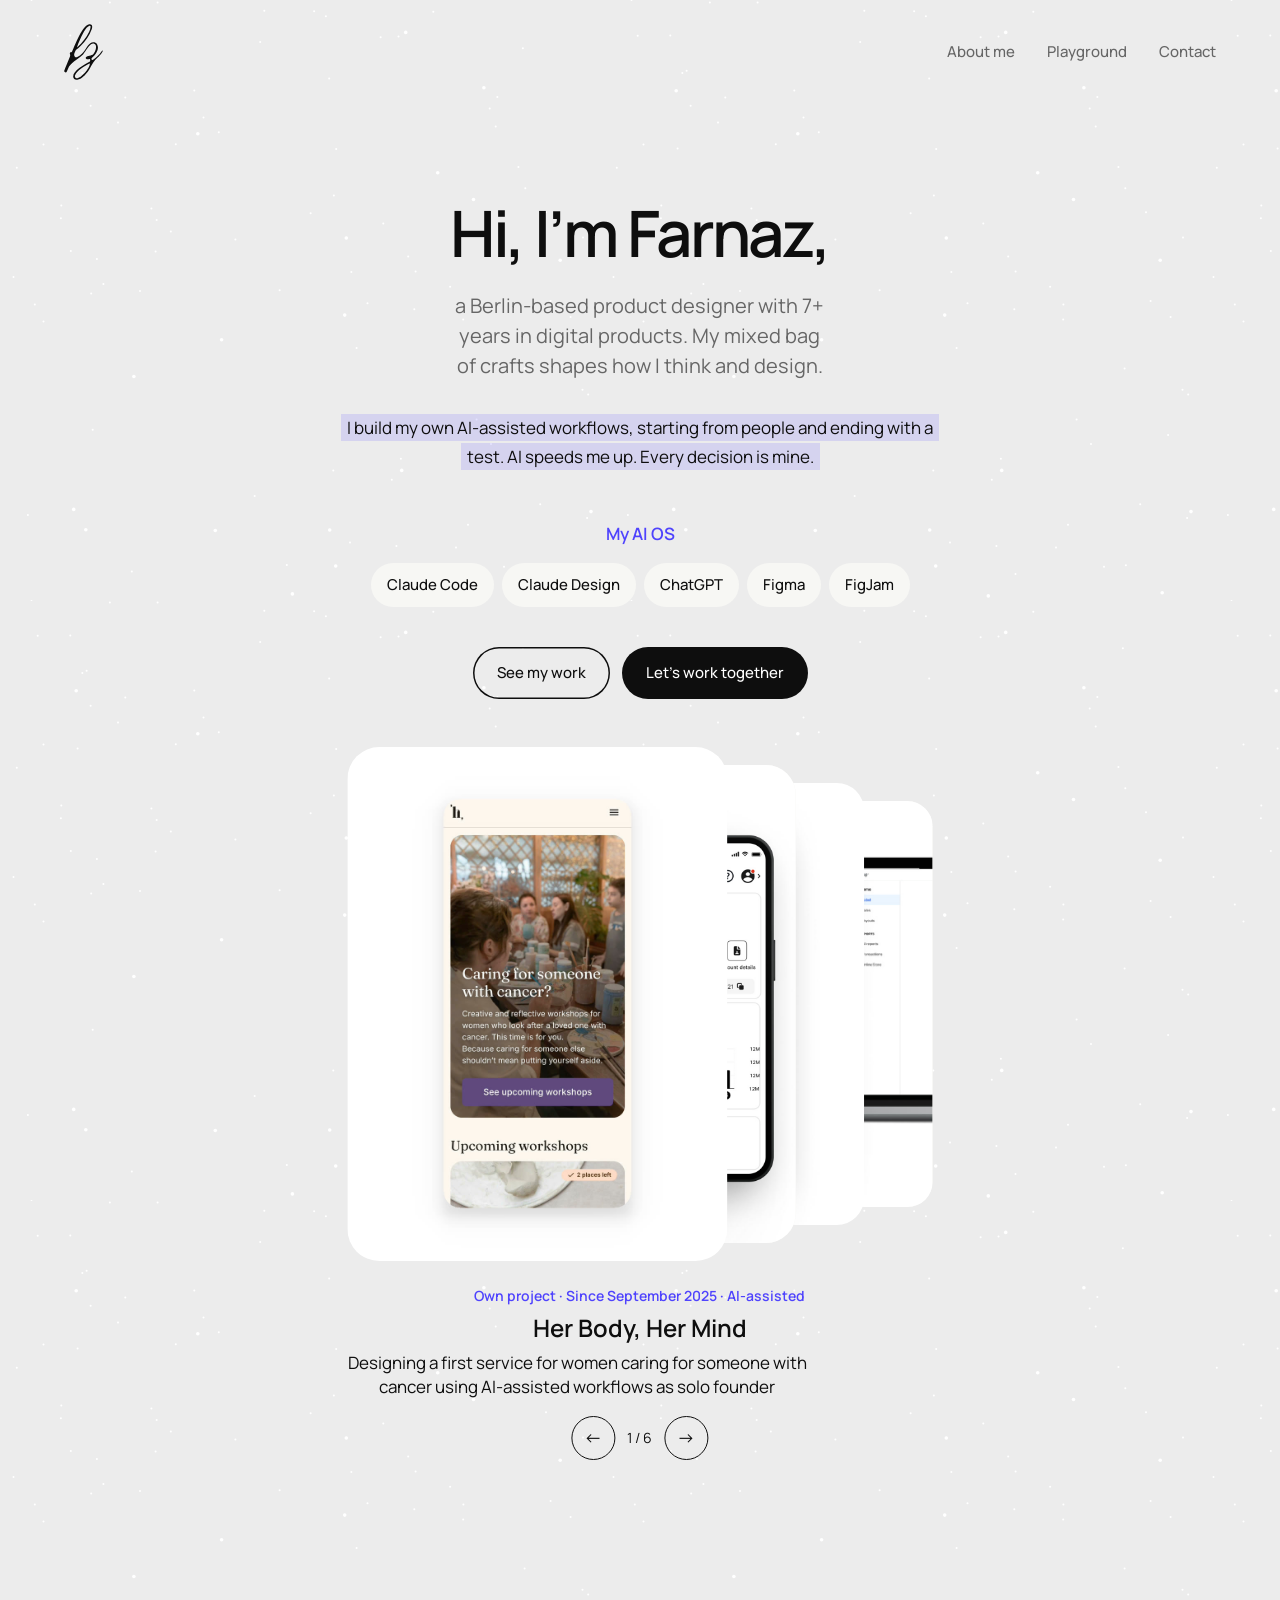
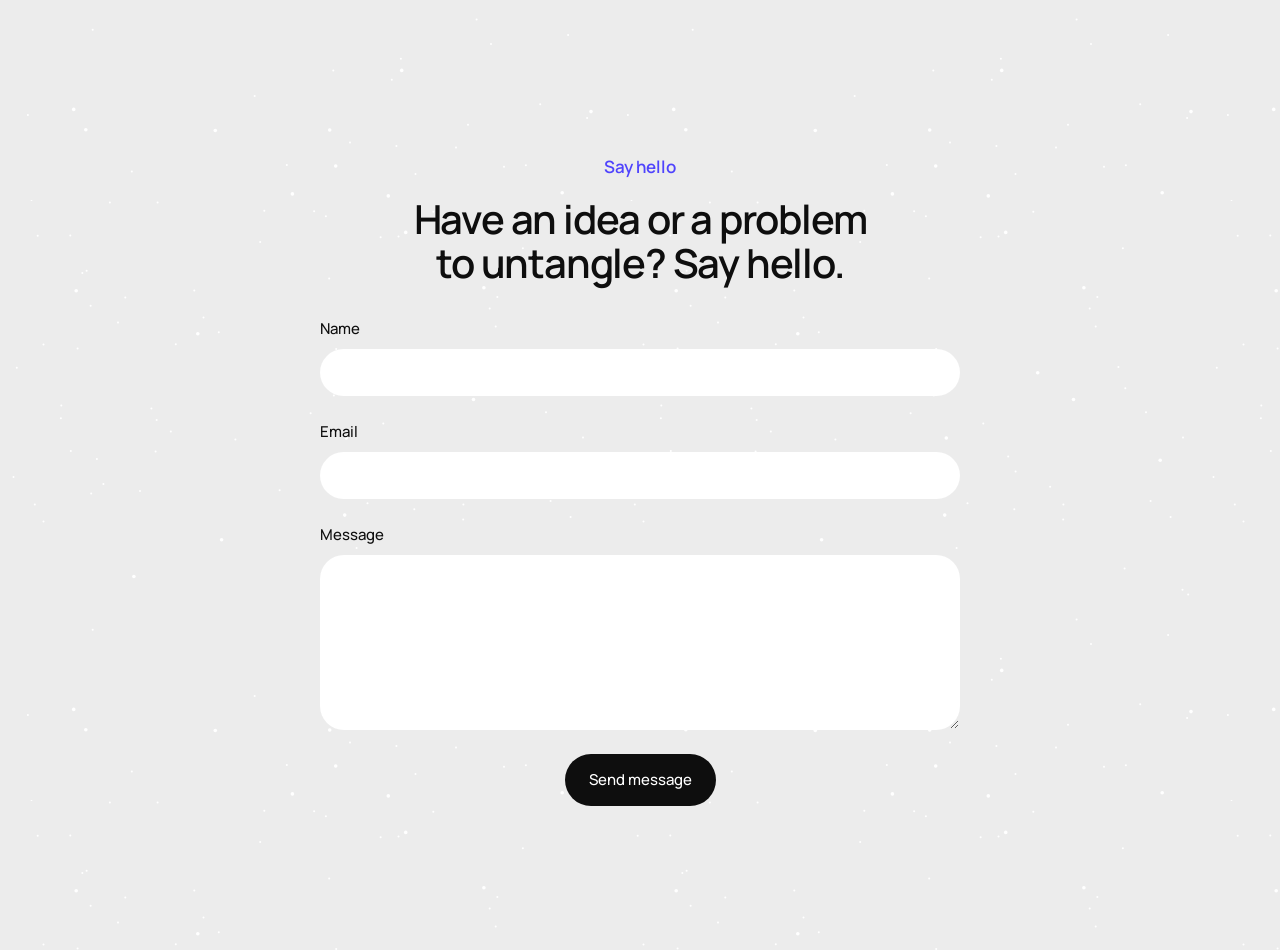
==== commit 4112f5ab: "Use the bio line as the home and About intro Co-Authored-By: Claude Opus 5.5 <noreply@anthropic.com>" ====
--- a/02 Site/index.html
+++ b/02 Site/index.html
@@ -23,7 +23,7 @@
       <div class="hero__intro">
         <div class="hero__lead">
         <h1 class="hero__title">Hi, I’m Farnaz,</h1>
-        <p class="hero__text">a Berlin-based product designer with 7+ years in digital products. I connect research, UX, UI and motion into one practice, from first insight to final animation.</p>
+        <p class="hero__text">a Berlin-based product designer with 7+ years in digital products. My mixed bag of crafts shapes how I think and design.</p>
         </div>
         <p class="hero__text hero__thesis"><span class="hero__mark">I build my own AI-assisted workflows, starting from people and ending with a test. AI speeds me up. Every decision is mine.</span></p>
         <p class="cs__label hero__label" id="ai-os">My AI OS</p>
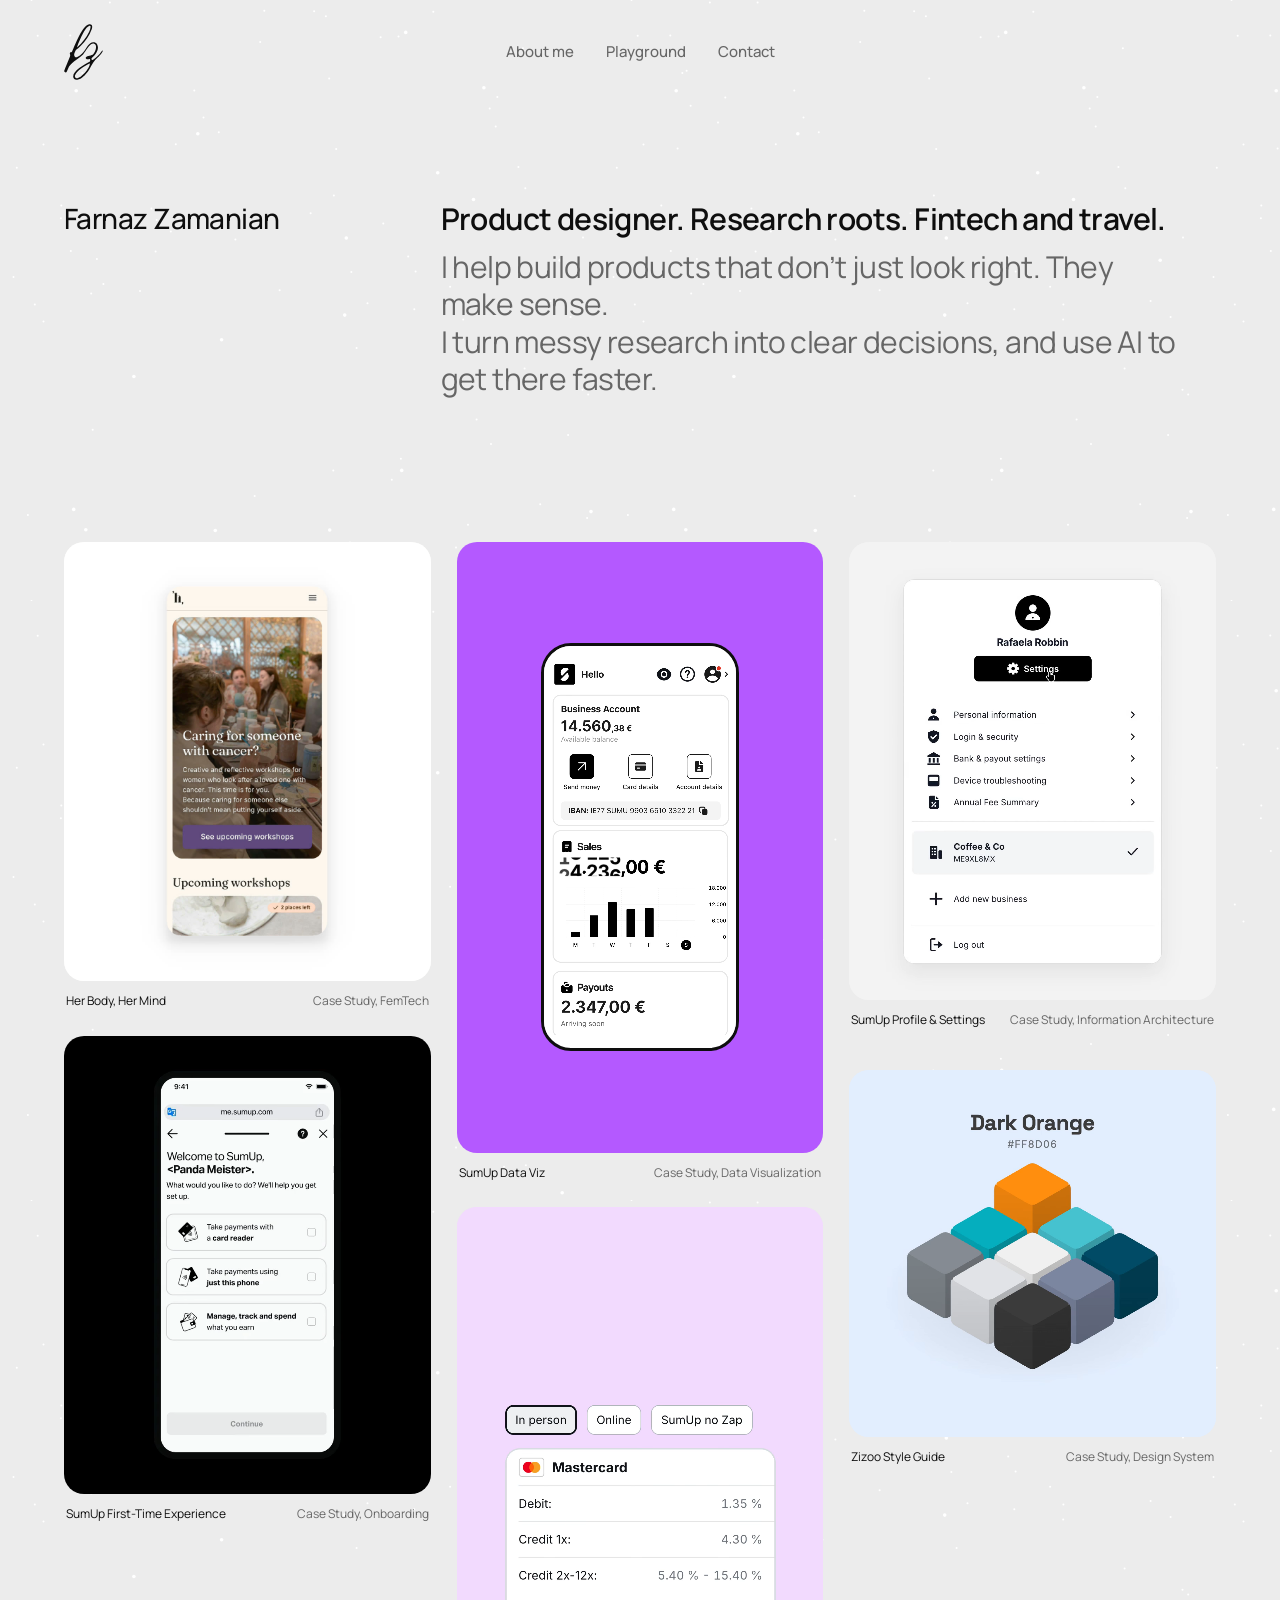
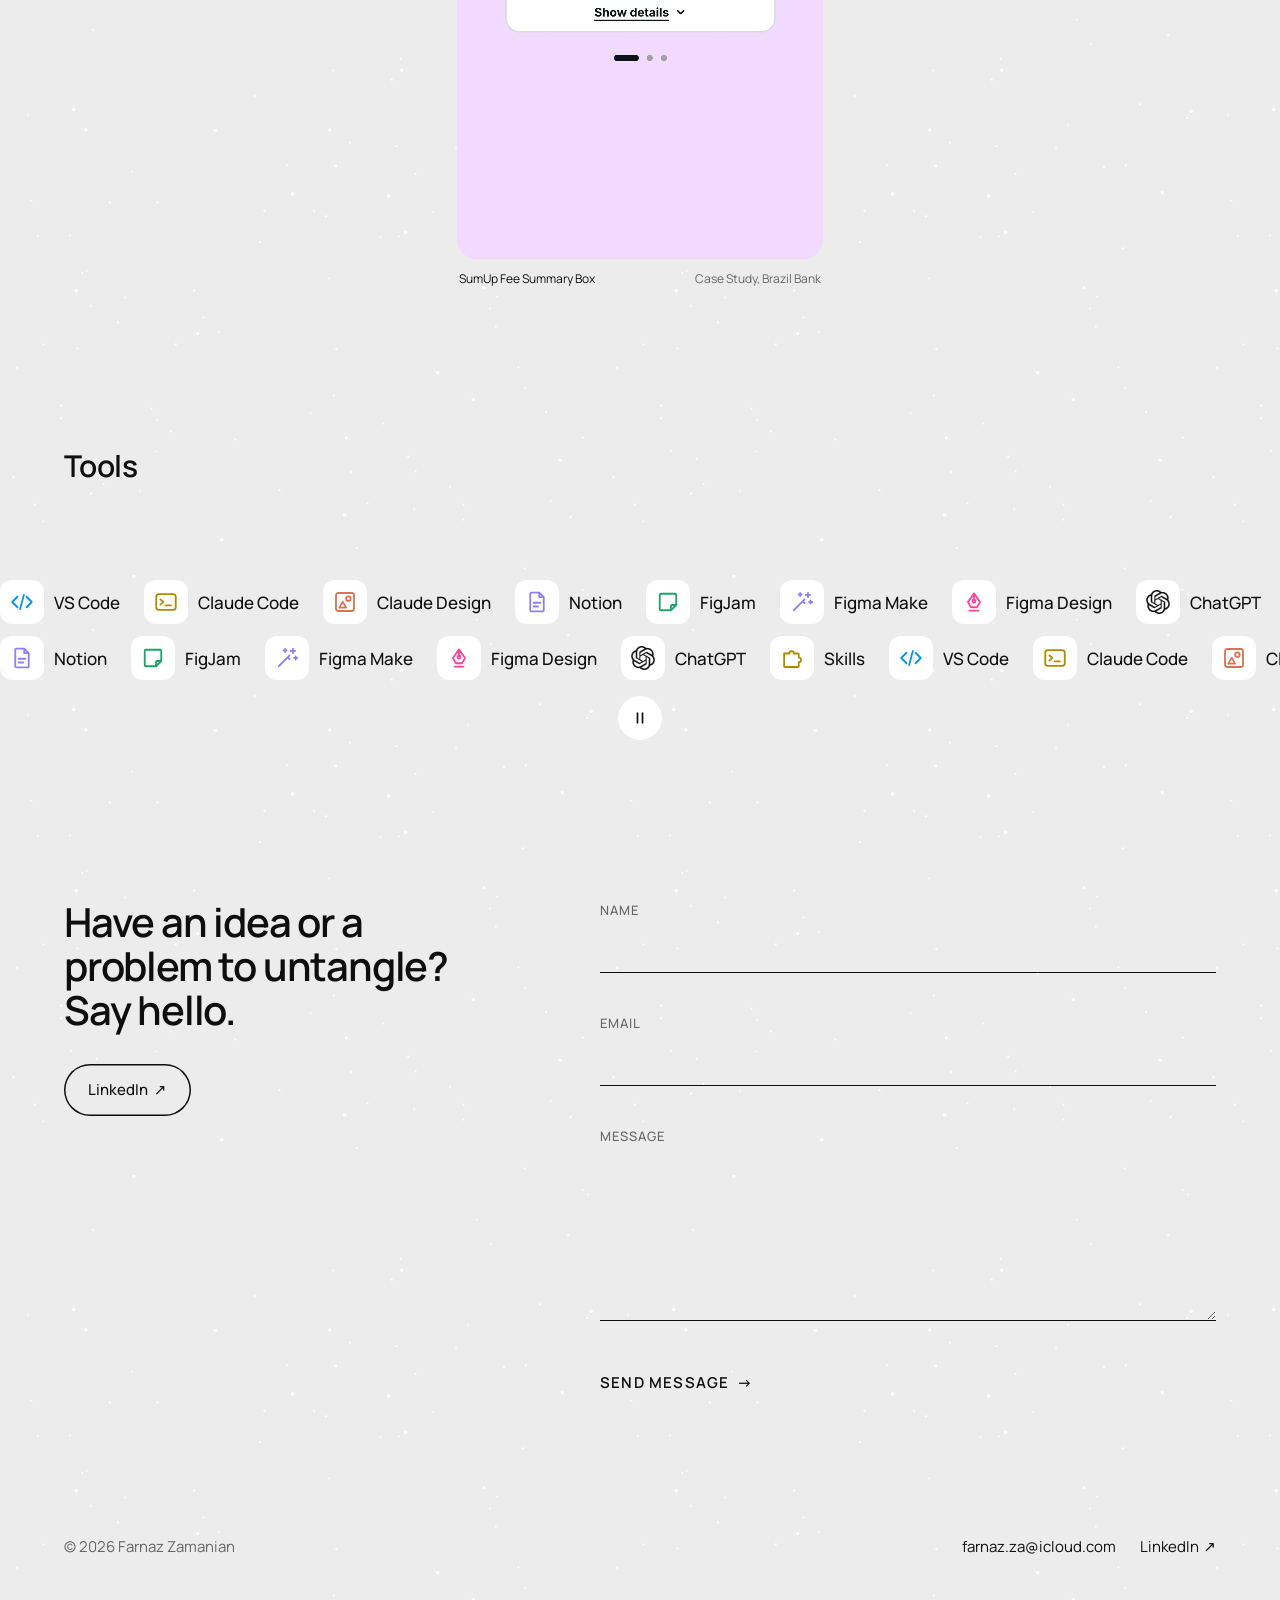
==== commit 5f4abb5c: "Refresh home page, About and contact, add the Data viz page and card animations Co-Authored-By: Clau" ====
--- a/02 Site/index.html
+++ b/02 Site/index.html
@@ -7,8 +7,8 @@
   <link rel="preconnect" href="https://fonts.googleapis.com">
   <link rel="preconnect" href="https://fonts.gstatic.com" crossorigin>
   <link rel="stylesheet" href="https://fonts.googleapis.com/css2?family=Manrope:wght@400;500;600&display=swap">
-  <link rel="stylesheet" href="style.css?v=20261106i">
-  <script src="main.js?v=20261106i" defer></script>
+  <link rel="stylesheet" href="style.css?v=20261119a">
+  <script src="main.js?v=20261119a" defer></script>
 </head>
 <body>
   <a class="skip" href="#main">Skip to content</a>
@@ -22,32 +22,38 @@
     <section class="hero container section" id="work">
       <div class="hero__intro">
         <div class="hero__lead">
-        <h1 class="hero__title">Hi, I’m Farnaz,</h1>
-        <p class="hero__text">a Berlin-based product designer with 7+ years in digital products. My mixed bag of crafts shapes how I think and design.</p>
+        <h1 class="hero__title">Farnaz Zamanian</h1>
+        <p class="hero__text"><span class="hero__strong">Product designer. Research roots. Fintech and travel.</span> <span class="hero__line">I help build products that don’t just look right. They make sense.</span> <span class="hero__line">I turn messy research into clear decisions, and use AI to get there faster.</span></p>
         </div>
-        <p class="hero__text hero__thesis"><span class="hero__mark">I build my own AI-assisted workflows, starting from people and ending with a test. AI speeds me up. Every decision is mine.</span></p>
-        <p class="cs__label hero__label" id="ai-os">My AI OS</p>
-        <ul class="stack" aria-labelledby="ai-os"><li><button class="stack__pill" type="button" aria-describedby="tip-1">Claude Code</button><span class="stack__tip" id="tip-1" role="tooltip">Builds and ships this portfolio.</span></li><li><button class="stack__pill" type="button" aria-describedby="tip-2">Claude Design</button><span class="stack__tip" id="tip-2" role="tooltip">The source of truth for my design systems.</span></li><li><button class="stack__pill" type="button" aria-describedby="tip-3">ChatGPT</button><span class="stack__tip" id="tip-3" role="tooltip">Helps me write up and document my case studies.</span></li><li><button class="stack__pill" type="button" aria-describedby="tip-4">Figma</button><span class="stack__tip" id="tip-4" role="tooltip">Where I explore and refine UI.</span></li><li><button class="stack__pill" type="button" aria-describedby="tip-5">FigJam</button><span class="stack__tip" id="tip-5" role="tooltip">Where I map journeys, run workshops and synthesise research.</span></li></ul>
+        <!-- Hidden for now (founder, 18 Nov 2026): <p class="cs__label hero__label" id="ai-os">My AI OS</p> -->
+        <!-- Hidden for now (founder, 18 Nov 2026):
         <div class="hero__ctas">
-          <a class="cta cta--outline" href="#cases"><span class="cta__label">See my work</span></a>
-          <a class="cta cta--dark hero__cta" href="#contact"><svg class="cta__icon" viewBox="0 0 24 24" aria-hidden="true" focusable="false"><rect x="3" y="5" width="18" height="14" rx="2" fill="none" stroke="currentColor" stroke-width="1.8"/><path d="m4 7 8 6 8-6" fill="none" stroke="currentColor" stroke-width="1.8" stroke-linecap="round" stroke-linejoin="round"/></svg><span class="cta__label">Let’s work together</span></a>
+          <a class="cta cta&#45;&#45;outline" href="#cases"><span class="cta__label">See my work</span></a>
+          <a class="cta cta&#45;&#45;dark hero__cta" href="#contact"><svg class="cta__icon" viewBox="0 0 24 24" aria-hidden="true" focusable="false"><rect x="3" y="5" width="18" height="14" rx="2" fill="none" stroke="currentColor" stroke-width="1.8"/><path d="m4 7 8 6 8-6" fill="none" stroke="currentColor" stroke-width="1.8" stroke-linecap="round" stroke-linejoin="round"/></svg><span class="cta__label">Let’s work together</span></a>
         </div>
+        -->
       </div>
-      <div class="hstack" id="cases" aria-label="Case studies">
-          <a class="hstack__card" href="herbody-her-mind.html" data-tag="Own project · Since September 2025 · AI-assisted" data-title="Her Body, Her Mind" data-problem="Designing a first service for women caring for someone with cancer using AI-assisted workflows as solo founder" aria-label="Her Body, Her Mind"><img src="assets/herbody-her-mind/stack.jpg" alt=""></a>
-          <a class="hstack__card" href="sumup-data-viz.html" data-tag="SumUp · 2022 to 2024" data-title="Building SumUp’s Chart System" data-problem="I systemized SumUp’s complex chart patterns, with many variables and states, into simple building blocks. Designers and engineers can now build consistent charts faster, from dashboards to the homescreen sales widget." aria-label="Data viz for SumUp products"><img src="assets/sumup-data-viz/stack.jpg" alt="" style="--pos: 78% 50%"></a>
-          <a class="hstack__card" href="sumup-first-time-user-experience.html" data-tag="SumUp · 2023 to 2024" data-title="Shaping How New Users Get Started" data-problem="I helped define how new users get started after sign-up. I mapped the journey, built the logic that routes users to what they need, and designed the cards, banners, and states that guide them to activation." aria-label="First time user experience"><img src="assets/sumup-first-time-user-experience/stack.jpg" alt=""></a>
-          <a class="hstack__card" href="sumup-profile-and-settings.html" data-tag="SumUp · 2022 to 2023" data-title="Redesigning SumUp’s Profile &amp; Settings" data-problem="I helped redesign SumUp’s Profile &amp; Settings to make them easier to navigate and less dependent on support. I led research and card sorting, shaped the new structure, and turned it into UI patterns that scale across web and mobile." aria-label="Profile and settings"><img src="assets/sumup-profile-and-settings/stack.jpg" alt="" style="--pos: 22% 50%"></a>
-          <a class="hstack__card" href="sumup-fee-summary-box.html" data-tag="SumUp · 2023 to 2024" data-title="Fee Summary Box for Brazilian Merchants" data-problem="I owned the design of a fee summary for SumUp Brazil that shows merchants their actual rates for card, PIX, and online payments in one clear view. Making fees transparent and easy to compare helps reduce fee-related churn." aria-label="Fee summary box"><img src="assets/sumup-fee-summary-box/stack.jpg" alt="" style="--pos: 50% 50%"></a>
-          <a class="hstack__card" href="zizoo-components-library.html" data-tag="Zizoo · 2020 to 2021" data-title="Building Zizoo’s Style Guide from Scratch" data-problem="As the only UI designer, I built Zizoo’s style guide from scratch, with reusable components and clear guidelines. It gave product, engineering, marketing, and sales a shared language, cutting time spent on visual QA and making the product more consistent for users." aria-label="Components library"><img src="assets/zizoo-components-library/stack.jpg" alt=""></a>
-          <div class="hcap" aria-live="polite"><p class="hcap__tag"></p><p class="hcap__title"></p><p class="hcap__problem"></p><div class="hcap__nav"><button type="button" data-prev aria-label="Previous project">←</button><span data-count></span><button type="button" data-next aria-label="Next project">→</button></div></div>
+      <div class="bento" id="cases" aria-label="Case studies">
+        <a class="bento__item" href="herbody-her-mind.html" data-col="1"><div class="bento__box" style="--ratio: 5 / 6"><img class="bento__img" src="assets/herbody-her-mind/stack.jpg" alt="" loading="lazy"></div><p class="bento__cap"><span class="bento__title">Her Body, Her Mind<span class="bento__arrow" aria-hidden="true">↗</span></span><span class="bento__meta">Case Study, FemTech</span></p></a>
+        <a class="bento__item" href="sumup-data-viz.html" data-col="2"><div class="bento__box" style="--ratio: 3 / 5; --card-bg: #B459FF"><div class="phone-line phone-line--flush-top bento__phone"><video class="cs-media__video" muted loop playsinline preload="metadata" poster="assets/sumup-data-viz/home-sales-poster.jpg" width="1120" height="2268" aria-hidden="true"><source src="assets/sumup-data-viz/home-sales.webm" type="video/webm"><source src="assets/sumup-data-viz/home-sales.mp4" type="video/mp4"></video></div></div><p class="bento__cap"><span class="bento__title">SumUp Data Viz<span class="bento__arrow" aria-hidden="true">↗</span></span><span class="bento__meta">Case Study, Data Visualization</span></p></a>
+        <a class="bento__item" href="sumup-profile-and-settings.html" data-col="3"><div class="bento__box" style="--ratio: 4 / 5; --card-bg: #F3F3F3"><video class="bento__img cs-media__video" muted loop playsinline preload="metadata" poster="assets/sumup-profile-and-settings/dropdown-menu-poster.jpg" width="1080" height="1350" aria-hidden="true"><source src="assets/sumup-profile-and-settings/dropdown-menu.webm" type="video/webm"><source src="assets/sumup-profile-and-settings/dropdown-menu.mp4" type="video/mp4"></video></div><p class="bento__cap"><span class="bento__title">SumUp Profile &amp; Settings<span class="bento__arrow" aria-hidden="true">↗</span></span><span class="bento__meta">Case Study, Information Architecture</span></p></a>
+        <a class="bento__item" href="sumup-first-time-user-experience.html" data-col="1"><div class="bento__box" style="--ratio: 4 / 5; --card-bg: #000"><video class="bento__vid cs-media__video" muted loop playsinline preload="metadata" poster="assets/sumup-first-time-user-experience/happy-flow-card-poster.jpg" width="440" height="904" aria-hidden="true"><source src="assets/sumup-first-time-user-experience/happy-flow-card.webm" type="video/webm"><source src="assets/sumup-first-time-user-experience/happy-flow-card.mp4" type="video/mp4"></video></div><p class="bento__cap"><span class="bento__title">SumUp First-Time Experience<span class="bento__arrow" aria-hidden="true">↗</span></span><span class="bento__meta">Case Study, Onboarding</span></p></a>
+        <a class="bento__item" href="sumup-fee-summary-box.html" data-col="2"><div class="bento__box" style="--ratio: 9 / 16; --card-bg: #F3DAFF"><video class="bento__img cs-media__video" muted loop playsinline preload="metadata" poster="assets/sumup-fee-summary-box/fee-summary-poster.jpg" width="1080" height="1920" aria-hidden="true"><source src="assets/sumup-fee-summary-box/fee-summary.webm" type="video/webm"><source src="assets/sumup-fee-summary-box/fee-summary.mp4" type="video/mp4"></video></div><p class="bento__cap"><span class="bento__title">SumUp Fee Summary Box<span class="bento__arrow" aria-hidden="true">↗</span></span><span class="bento__meta">Case Study, Brazil Bank</span></p></a>
+        <a class="bento__item" href="zizoo-components-library.html" data-col="3"><div class="bento__box" style="--ratio: 1 / 1; --card-bg: #E3EEFF"><video class="bento__img cs-media__video" muted loop playsinline preload="metadata" poster="assets/zizoo-components-library/zizoo-hero-poster.jpg" width="1080" height="1080" aria-hidden="true"><source src="assets/zizoo-components-library/zizoo-hero.webm" type="video/webm"><source src="assets/zizoo-components-library/zizoo-hero.mp4" type="video/mp4"></video></div><p class="bento__cap"><span class="bento__title">Zizoo Style Guide<span class="bento__arrow" aria-hidden="true">↗</span></span><span class="bento__meta">Case Study, Design System</span></p></a>
       </div>
+    </section>
+    <section class="workflow container" aria-labelledby="workflow-title">
+      <h2 class="workflow__title" id="workflow-title">Tools</h2>
+      <div class="tools"><ul class="sr-only" aria-labelledby="workflow-title"><li>VS Code</li><li>Claude Code</li><li>Claude Design</li><li>Notion</li><li>FigJam</li><li>Figma Make</li><li>Figma Design</li><li>ChatGPT</li><li>Skills</li></ul><svg class="tools__sprite" aria-hidden="true"><symbol id="tool-code" viewBox="0 0 32 32"><path d="M10 9 3 16l7 7M22 9l7 7-7 7M18.5 6.5l-5 19"/></symbol><symbol id="tool-terminal" viewBox="0 0 32 32"><rect x="3" y="5.5" width="26" height="21" rx="3.5"/><path d="M8.5 12.5 12.5 16l-4 3.5M15.5 20.5h7"/></symbol><symbol id="tool-artboard" viewBox="0 0 32 32"><rect x="4" y="4" width="24" height="24" rx="3"/><path d="M8.5 23.5 13 15.5l4.5 8z"/><circle cx="20.5" cy="11.5" r="3"/></symbol><symbol id="tool-page" viewBox="0 0 32 32"><path d="M8.5 3.5H19l6 6v17.5a1.5 1.5 0 0 1-1.5 1.5h-15A1.5 1.5 0 0 1 7 27V5a1.5 1.5 0 0 1 1.5-1.5zM19 3.5v6h6M11.5 17h9M11.5 22h6"/></symbol><symbol id="tool-sticky" viewBox="0 0 32 32"><path d="M6.5 5h19A1.5 1.5 0 0 1 27 6.5V20l-7 7H6.5A1.5 1.5 0 0 1 5 25.5v-19A1.5 1.5 0 0 1 6.5 5zM27 20h-5.5a1.5 1.5 0 0 0-1.5 1.5V27"/></symbol><symbol id="tool-wand" viewBox="0 0 32 32"><path d="M5 27 19.5 12.5M17 15l2.5 2.5M24 3.5v6M21 6.5h6M27.5 14v4M25.5 16h4M13.5 4v4M11.5 6h4"/></symbol><symbol id="tool-nib" viewBox="0 0 32 32"><path d="M16 4.5 24 16l-4 7h-8l-4-7zM16 4.5V13M10 27.5h12"/><circle cx="16" cy="15" r="2"/></symbol><symbol id="tool-puzzle" viewBox="0 0 32 32"><path d="M5.5 10H12.5a3 3 0 1 1 6 0H24a1 1 0 0 1 1 1v4.5a3 3 0 1 1 0 6V27a1 1 0 0 1-1 1H6.5a1 1 0 0 1-1-1z"/></symbol></svg><div class="tools__rows" aria-hidden="true"><div class="tools__row" data-dir="left"><div class="tools__track"><span class="tools__chip"><span class="tools__tile"><svg viewBox="0 0 32 32" style="color:#0094F7"><use href="#tool-code"/></svg></span>VS Code</span><span class="tools__chip"><span class="tools__tile"><svg viewBox="0 0 32 32" style="color:#B18A00"><use href="#tool-terminal"/></svg></span>Claude Code</span><span class="tools__chip"><span class="tools__tile"><svg viewBox="0 0 32 32" style="color:#D87453"><use href="#tool-artboard"/></svg></span>Claude Design</span><span class="tools__chip"><span class="tools__tile"><svg viewBox="0 0 32 32" style="color:#8C80FA"><use href="#tool-page"/></svg></span>Notion</span><span class="tools__chip"><span class="tools__tile"><svg viewBox="0 0 32 32" style="color:#1EA366"><use href="#tool-sticky"/></svg></span>FigJam</span><span class="tools__chip"><span class="tools__tile"><svg viewBox="0 0 32 32" style="color:#8C80FA"><use href="#tool-wand"/></svg></span>Figma Make</span><span class="tools__chip"><span class="tools__tile"><svg viewBox="0 0 32 32" style="color:#FF449A"><use href="#tool-nib"/></svg></span>Figma Design</span><span class="tools__chip"><span class="tools__tile"><img src="assets/tools/chatgpt.png" alt="" width="24" height="24"></span>ChatGPT</span><span class="tools__chip"><span class="tools__tile"><svg viewBox="0 0 32 32" style="color:#B18A00"><use href="#tool-puzzle"/></svg></span>Skills</span></div></div><div class="tools__row" data-dir="right"><div class="tools__track"><span class="tools__chip"><span class="tools__tile"><svg viewBox="0 0 32 32" style="color:#8C80FA"><use href="#tool-page"/></svg></span>Notion</span><span class="tools__chip"><span class="tools__tile"><svg viewBox="0 0 32 32" style="color:#1EA366"><use href="#tool-sticky"/></svg></span>FigJam</span><span class="tools__chip"><span class="tools__tile"><svg viewBox="0 0 32 32" style="color:#8C80FA"><use href="#tool-wand"/></svg></span>Figma Make</span><span class="tools__chip"><span class="tools__tile"><svg viewBox="0 0 32 32" style="color:#FF449A"><use href="#tool-nib"/></svg></span>Figma Design</span><span class="tools__chip"><span class="tools__tile"><img src="assets/tools/chatgpt.png" alt="" width="24" height="24"></span>ChatGPT</span><span class="tools__chip"><span class="tools__tile"><svg viewBox="0 0 32 32" style="color:#B18A00"><use href="#tool-puzzle"/></svg></span>Skills</span><span class="tools__chip"><span class="tools__tile"><svg viewBox="0 0 32 32" style="color:#0094F7"><use href="#tool-code"/></svg></span>VS Code</span><span class="tools__chip"><span class="tools__tile"><svg viewBox="0 0 32 32" style="color:#B18A00"><use href="#tool-terminal"/></svg></span>Claude Code</span><span class="tools__chip"><span class="tools__tile"><svg viewBox="0 0 32 32" style="color:#D87453"><use href="#tool-artboard"/></svg></span>Claude Design</span></div></div></div><button class="tools__pause" type="button" aria-label="Pause the tools animation"><svg viewBox="0 0 24 24" aria-hidden="true" focusable="false"><path class="tools__icon-pause" d="M9 6v12M15 6v12"/><path class="tools__icon-play" d="M8 5.5v13l11-6.5z"/></svg></button></div>
     </section>
   </main>
   <footer class="site-footer" id="contact">
-    <div class="container footer">
-      <p class="footer__label footer__label--hello">Say hello</p>
+    <div class="container footer cform-wrap">
+      <div class="cform__intro">
         <h2 class="cform__title" id="cf-title">Have an idea or a problem to untangle? Say hello.</h2>
+        <a class="cta cta--outline cform__linkedin" href="https://www.linkedin.com/in/farnaz-zamanian-37882090/" target="_blank" rel="noopener"><span class="cta__label">LinkedIn</span><span aria-hidden="true">↗</span><span class="sr-only"> (opens in a new tab)</span></a>
+      </div>
+      <div class="cform__body">
         <!-- Formspree form meaadwvb (formspree.io). The same form is in index.html and contact.html; change the ID in both. -->
         <form class="cform" data-cform method="POST" action="https://formspree.io/f/meaadwvb" aria-labelledby="cf-title">
           <input type="hidden" name="_subject" value="New message from portfolio">
@@ -68,12 +74,20 @@
             <p class="cform__err" id="cf-message-err" hidden></p>
           </div>
           <div class="cform__actions">
-            <button class="cta cta--dark cform__send" type="submit"><span class="cta__label">Send message</span></button>
+            <button class="cform__send" type="submit"><span class="cta__label">Send message</span><span class="cform__arrow" aria-hidden="true">→</span></button>
             <p class="cform__fail" role="alert" hidden></p>
           </div>
         </form>
         <p class="cform__done" tabindex="-1" aria-live="polite" hidden>Thanks, your message is on its way. I’ll get back to you soon.</p>
+      </div>
       <p class="todo" data-config-note hidden></p>
+    </div>
+    <div class="container endbar">
+      <p class="endbar__name">© 2026 Farnaz Zamanian</p>
+      <ul class="endbar__links">
+        <li><a href="mailto:farnaz.za@icloud.com">farnaz.za@icloud.com</a></li>
+        <li><a href="https://www.linkedin.com/in/farnaz-zamanian-37882090/" target="_blank" rel="noopener">LinkedIn<span class="endbar__arrow" aria-hidden="true">↗</span><span class="sr-only"> (opens in a new tab)</span></a></li>
+      </ul>
     </div>
   </footer>
 </body>
--- a/02 Site/style.css
+++ b/02 Site/style.css
@@ -406,6 +406,7 @@
   line-height: 1.3;
   color: var(--text-2);
 }
+.cs__lead--small { font-size: 20px; font-weight: 400; letter-spacing: 0; line-height: 1.5; } /* founder, 16 Nov 2026: SumUp FTU, 04 Validation and testing */
 
 .cs__snapshot {
   display: grid;
@@ -516,6 +517,7 @@
   line-height: 1.1;
 }
 .cs__section .cs__point { margin-top: 24px; }
+.cs__section h3.cs__step { margin: var(--cs-h3-above) 0 0; font-size: var(--cs-h3); letter-spacing: -0.02em; line-height: 1.2; } /* numbered process step inside a section */
 .cs__section h4 {
   margin: var(--cs-h3-above) 0 16px;
   font-size: var(--cs-h3);
@@ -724,6 +726,68 @@
 @media (prefers-reduced-motion: reduce) {
   .js .step .step__text,
   .js .step .step__media { opacity: 1; transform: none; }
+}
+
+/* Sticky process steps (founder, 16 Nov 2026): steps scroll on the left, the visual on the right stays and swaps to the step in view */
+.steps-sticky { display: grid; grid-template-columns: minmax(0, 2fr) minmax(0, 3fr); gap: 48px; align-items: start; margin: var(--cs-visual) 0 0; }
+.steps-sticky .steps { margin: 0; }
+.steps-sticky .step + .step { margin-top: 30vh; }
+.steps-sticky .step:last-child { padding-bottom: 20vh; }
+.cs__content .step .step__what { margin-top: 12px; }
+.cs__content .step strong { font-weight: 600; color: var(--text); }
+.step__media--inline { display: none; }
+.steps-stage { position: sticky; top: 15vh; display: grid; margin: 0; }
+.steps-stage > * { grid-area: 1 / 1; margin: 0; opacity: 0; visibility: hidden; transition: opacity .4s var(--ease), visibility .4s; }
+.steps-stage > .is-active { opacity: 1; visibility: visible; }
+/* Two or more images for one step: swipe, or use the dots */
+.swipe__track { display: flex; gap: 16px; overflow-x: auto; overflow-y: hidden; scroll-snap-type: x mandatory; scrollbar-width: none; }
+.swipe__track::-webkit-scrollbar { display: none; }
+.swipe__track:focus-visible { outline: 2px solid var(--accent); outline-offset: 4px; }
+.swipe__slide { flex: 0 0 100%; margin: 0; scroll-snap-align: start; }
+.steps-sticky .swipe .cs-media__item { aspect-ratio: auto; width: auto; max-width: 100%; height: auto; max-height: 60vh; margin-inline: auto; background: none; } /* own shape, no gray letterbox (founder, 16 Nov 2026) */
+.swipe__track { align-items: flex-start; transition: height .3s var(--ease); }
+@media (prefers-reduced-motion: reduce) { .swipe__track { transition: none; } }
+.swipe__dots { display: flex; justify-content: center; margin-top: 4px; }
+.swipe__dots button { display: grid; place-items: center; width: 44px; height: 44px; padding: 0; border: 0; background: none; cursor: pointer; }
+.swipe__dots button::before { content: ""; width: 8px; height: 8px; border-radius: 50%; background: var(--text-2); opacity: .35; transition: opacity .3s, background-color .3s; }
+.swipe__dots button[aria-current="true"]::before { background: var(--accent); opacity: 1; }
+.steps-sticky .cs-media__item { aspect-ratio: auto; height: auto; }
+.steps-sticky .cs-media__placeholder { aspect-ratio: 4 / 3; }
+.steps-sticky figcaption { margin-top: 12px; font-size: 13px; font-weight: 500; line-height: 1.4; color: var(--text-2); }
+@media (max-width: 960px) {
+  .steps-sticky { grid-template-columns: 1fr; }
+  .steps-stage { display: none; }
+  .step__media--inline { display: block; margin: 16px 0 0; }
+  .steps-sticky .step + .step { margin-top: 64px; }
+  .steps-sticky .step:last-child { padding-bottom: 0; }
+}
+@media (prefers-reduced-motion: reduce) {
+  .steps-stage > * { transition: none; }
+}
+
+/* Annotated screen (founder, 16 Nov 2026): labels on the left point at parts of the screen and slide in one by one */
+.annot { display: grid; grid-template-columns: minmax(0, 1fr) minmax(0, 420px); gap: 0 24px; max-width: 800px; margin: var(--cs-visual) auto 0; }
+.annot__labels { position: relative; margin: 0; padding: 0; list-style: none; }
+.annot__label { position: absolute; left: 0; right: 0; top: var(--top); height: var(--h); display: flex; flex-direction: column; justify-content: center; gap: 2px; padding-right: 40px; }
+.annot__label::after { content: ""; position: absolute; right: 0; top: 0; bottom: 0; width: 16px; border: 1.5px solid var(--text); border-right: 0; }
+.annot__title { font-size: 15px; font-weight: 600; line-height: 1.3; color: var(--text); }
+.annot__note { font-size: 13px; font-style: italic; line-height: 1.4; color: var(--text-2); }
+.annot__img { display: block; width: 100%; height: auto; border-radius: 24px; }
+.annot figcaption { grid-column: 2; margin-top: 12px; font-size: 13px; font-weight: 500; line-height: 1.4; color: var(--text-2); text-align: center; }
+/* Revealed one by one while scrolling, like the About me experience string: the bracket draws, then the label fades up */
+.js .annot__label .annot__title, .js .annot__label .annot__note { opacity: 0; transform: translateY(8px); transition: opacity .5s var(--ease) .15s, transform .5s var(--ease) .15s; }
+.js .annot__label::after { transform: scaleY(0); transform-origin: top; transition: transform .4s var(--ease); }
+.js .annot__label.is-in .annot__title, .js .annot__label.is-in .annot__note { opacity: 1; transform: none; }
+.js .annot__label.is-in::after { transform: none; }
+@media (max-width: 720px) {
+  .annot { grid-template-columns: 1fr; }
+  .annot__labels { order: 2; margin-top: 16px; }
+  .annot__label { position: static; height: auto; padding: 0 0 12px; }
+  .annot__label::after { display: none; }
+  .annot figcaption { order: 3; grid-column: 1; }
+}
+@media (prefers-reduced-motion: reduce) {
+  .js .annot__label .annot__title, .js .annot__label .annot__note, .js .annot__label::after { opacity: 1; transform: none; transition: none; }
 }
 
 /* Text for screen readers only */
@@ -1175,7 +1239,7 @@
 .hcap__nav { justify-content: center; }
 @keyframes hero-up { from { opacity: 0; transform: translateY(12px); } to { opacity: 1; transform: none; } }
 @media (max-width: 720px) {
-  .hero { overflow-x: clip; } /* the card fan is wider than a phone; clip it so the page doesn't scroll sideways */
+  /* the hero no longer clips sideways; main { overflow-x: clip } (tools marquee) keeps the page from scrolling sideways */
   .hero .hstack { justify-self: start; translate: none; }
   .hcap { text-align: left; }
   .hcap__nav { justify-content: flex-start; }
@@ -1199,3 +1263,259 @@
 /* "Say hello" above the home form: the "My AI OS" label size (founder, 6 Nov 2026) */
 .footer__label.footer__label--hello { margin-bottom: 16px; font-size: 17px; font-weight: 600; color: var(--accent-text); }
 
+
+/* SumUp summary pages (founder, 11 Nov 2026): same hero and feature grids as Her Body, Her Mind.
+   Minimal phone mockups: one dark stroke, rounded corners, no notch, no buttons, no shadow (founder's reference, 11 Nov 2026). */
+.cs--sumup .cs__section > h2 { margin: 0; font-size: var(--cs-h2); font-weight: 600; letter-spacing: -0.03em; line-height: 1.1; }
+.cs--sumup .cs__section > .cs__point { margin: 24px 0 0; }
+.cs--sumup .cs__story { margin-top: 16px; }
+.cs--sumup .cs__request .cta { margin-top: 32px; }
+.phone-line { overflow: hidden; padding-block: 14px; border: 3px solid var(--text); border-radius: 36px; background: #FFFFFF; }
+.phone-line img { display: block; width: 100%; height: auto; }
+.phone-line--dim { background: #999999; } /* matches the screen's own modal overlay, so it runs full height */
+.phone-line--hero { width: 280px; }
+.phone-line--flush-top { padding-top: 0; } /* screen with a dark header runs to the top of the frame */
+.phone-strip { display: grid; grid-template-columns: repeat(5, minmax(0, 1fr)); gap: 16px; margin: 32px 0 0; }
+.phone-strip__item { margin: 0; }
+.phone-strip .phone-line { border-width: 2px; border-radius: 24px; padding-block: 10px; }
+.phone-strip figcaption { margin-top: 12px; font-size: 13px; font-weight: 500; line-height: 1.4; color: var(--text-2); text-align: center; }
+@media (max-width: 960px) {
+  .phone-strip { display: flex; overflow-x: auto; scroll-snap-type: x mandatory; padding-bottom: 8px; }
+  .phone-strip__item { flex: 0 0 180px; scroll-snap-align: start; }
+}
+@media (max-width: 720px) {
+  .phone-line--hero { width: 240px; }
+}
+.cs--sumup .cta--dark, .cs--sumup .cta--dark .cta__label { color: #FFFFFF; } /* white on #0E0E0E */
+.cs--sumup .cs__content, .cs--sumup .cs__body > * { min-width: 0; } /* keep the phone strip scrolling inside its column on phones */
+
+/* Case study visual slot: animated mockup (video), image or placeholder (founder, 12 Nov 2026) */
+.cs-media { margin: 32px 0 0; }
+.cs-media__item, .cs-media__placeholder { display: block; width: 100%; aspect-ratio: 16 / 9; border-radius: 24px; background: var(--mockup-bg); object-fit: cover; }
+.cs-media__placeholder { display: flex; flex-direction: column; align-items: center; justify-content: center; gap: 8px; border: 2px dashed var(--text); color: var(--text); font-size: 16px; font-weight: 600; text-align: center; padding: 16px; } /* #0E0E0E on #D4D5DA: 13.5:1 */
+.cs-media__hint { font-size: 14px; font-weight: 400; }
+.cs-media__item--full { aspect-ratio: auto; height: auto; }
+.cs-media__item--stacked { margin-top: 24px; }
+/* Outline laptop, same line style as .phone-line (founder, 16 Nov 2026) */
+.laptop { width: min(640px, 100%); margin: 48px auto 0; }
+.laptop__screen { padding: 10px; border: 3px solid var(--text); border-radius: 16px 16px 4px 4px; background: #FFFFFF; }
+.laptop__screen video { display: block; width: 100%; height: auto; border-radius: 4px; }
+.laptop__screen img { display: block; width: 100%; height: auto; border-radius: 4px; }
+.laptop__base { height: 14px; margin: 0 -7%; border: 3px solid var(--text); border-radius: 2px 2px 14px 14px; background: #FFFFFF; }
+.laptop--wide { width: min(880px, 100%); }
+.laptop figcaption { margin-top: 12px; font-size: 13px; font-weight: 500; line-height: 1.4; color: var(--text-2); text-align: center; }
+/* Phone on the left, cards on the right, like the hero row */
+.cs-split { display: flex; justify-content: center; align-items: center; gap: 24px; margin-top: 32px; }
+.cs-split__mock { display: flex; flex-direction: column; align-items: center; gap: 12px; margin: 0; }
+.cs-media--phone { margin: 0; }
+/* Final mockups: app and web side by side (founder, 16 Nov 2026) */
+.final-row { display: grid; grid-template-columns: auto minmax(0, 1fr); gap: 48px; align-items: end; margin-top: var(--cs-visual); }
+.final-row .phone-line--hero { width: 220px; }
+.final-row .laptop { width: 100%; margin: 0; padding-inline: 7%; }
+@media (max-width: 960px) {
+  .final-row { grid-template-columns: 1fr; justify-items: center; }
+}
+.cs-split__mock figcaption { font-size: 13px; font-weight: 500; line-height: 1.4; color: var(--text-2); text-align: center; }
+.cs__content .cs-split .cs-split__cards { flex: 0 1 660px; margin: 0; }
+@media (max-width: 960px) {
+  .cs-split { flex-direction: column; align-items: stretch; gap: 32px; }
+  .cs__content .cs-split .cs-split__cards { flex: none; }
+} /* show the whole board, no 16:9 crop */
+.cs-media figcaption { margin-top: 12px; font-size: 13px; font-weight: 500; line-height: 1.4; color: var(--text-2); } /* #666 on #ECECEC: 4.9:1 */
+.cs--sumup .cs-media + .cs__point { margin-top: 48px; }
+.cs--sumup .cs-media + .cs-media { margin-top: 48px; }
+/* Same gap between info cards and the visuals around them */
+.cs--sumup .phone-strip + .fgrid, .cs--sumup .cs-media + .fgrid, .cs--sumup .laptop + .fgrid { margin-top: var(--cs-visual); }
+.cs--sumup .fgrid + .laptop, .cs--sumup .fgrid + .cs-media { margin-top: var(--cs-visual); }
+/* Data viz outcome: the animated mobile widget next to the widget set (founder, 17 Nov 2026) */
+.final-row .widget-loop { width: 300px; }
+.widget-loop video { display: block; width: 100%; height: auto; border-radius: 32px; }
+.final-row--pair { display: flex; justify-content: center; align-items: flex-end; gap: 32px; }
+.final-row--pair .widget-loop { flex: 1 1 0; width: auto; max-width: 320px; }
+.final-row--pair .home-loop .phone-line--hero { width: 270px; }
+.phone-line video { display: block; width: 100%; height: auto; }
+@media (max-width: 700px) { .final-row--pair { flex-direction: column; align-items: center; gap: 40px; } }
+/* Data viz principles board (founder, 17 Nov 2026): rebuilt from the "Start Here" board, black with white text; only the white outlines draw, with a dot riding the tip, when the board scrolls into view */
+.pboard { background: #000; color: #fff; border-radius: 24px; padding: clamp(32px, 5vw, 64px); }
+.pboard__grid { list-style: none; margin: 0; padding: 0; display: grid; grid-template-columns: 1fr 1fr; grid-template-areas: "a b" "a c" "d e"; gap: 72px 56px; }
+.pboard__box { position: relative; padding: 0 28px 36px 36px; }
+.pboard__box--1 { grid-area: a; } .pboard__box--2 { grid-area: b; } .pboard__box--3 { grid-area: c; } .pboard__box--4 { grid-area: d; } .pboard__box--5 { grid-area: e; }
+.pboard__num { display: inline-block; margin: -16px 0 0 56px; font-size: 28px; font-weight: 600; line-height: 32px; }
+.cs__section .pboard__title, .pboard__title { margin: 20px 0 24px -24px; font-size: 32px; font-weight: 600; letter-spacing: -0.02em; line-height: 1.2; color: #fff; }
+.pboard__box p { margin: 0 0 20px 64px; max-width: 34ch; font-size: 15px; line-height: 1.5; color: #fff; }
+.pboard__box p:last-child { margin-bottom: 0; }
+.pboard__line { position: absolute; inset: 0; width: 100%; height: 100%; overflow: visible; pointer-events: none; }
+.pboard__line path, .pboard__line circle.end { fill: none; stroke: #fff; stroke-width: 1; }
+.pboard__line circle.tip { fill: #fff; }
+@media (max-width: 700px) {
+  .pboard__grid { grid-template-columns: 1fr; grid-template-areas: "a" "b" "c" "d" "e"; gap: 56px; }
+  .pboard__box p { margin-left: 40px; }
+}
+/* Home: bento grid of case studies (founder, 17 Nov 2026), replaces the card stack.
+   3 masonry columns from 1024 px (each card's column is set in the HTML), 2 from 640 px, 1 below, in reading order.
+   Each card has its own background; Data viz #B459FF (founder). Media scales to 1.03 on hover; the title gets an arrow. */
+.bento { --bento-gap: 26px; display: grid; grid-template-columns: 1fr; gap: 20px; margin-top: 72px; scroll-margin-top: 32px; }
+.bento__col { display: flex; flex-direction: column; gap: var(--bento-gap); min-width: 0; }
+.bento__item { display: block; color: var(--text); text-decoration: none; border-radius: 20px; }
+.bento__item:focus-visible { outline: 2px solid var(--text); outline-offset: 4px; }
+.bento__box { position: relative; aspect-ratio: var(--ratio, 4 / 5); border-radius: 20px; overflow: hidden; background: var(--card-bg, var(--surface, #F7F7F4)); display: grid; place-items: center; }
+.bento__box > * { transition: transform .6s cubic-bezier(.22, 1, .36, 1); }
+.bento__img { position: absolute; inset: 0; width: 100%; height: 100%; object-fit: cover; }
+.bento__phone { width: 54%; border-radius: 30px; }
+.bento__vid { display: block; width: 52%; height: auto; } /* video with its own phone frame on a dark card */
+.bento__cap { display: flex; justify-content: space-between; align-items: baseline; gap: 16px; margin: 12px 2px 0; font-size: 12px; line-height: 1.35; }
+.bento__title { font-weight: 400; }
+.bento__meta { flex: none; color: var(--text-2); }
+.bento__arrow { display: inline-block; margin-left: 6px; opacity: 0; transform: translateX(-4px); transition: opacity .3s, transform .3s; }
+@media (hover: hover) and (pointer: fine) {
+  .bento__item:hover .bento__box > * { transform: scale(1.03); }
+  .bento__item:hover .bento__arrow, .bento__item:focus-visible .bento__arrow { opacity: 1; transform: none; }
+}
+.js .bento__item { opacity: 0; transform: translateY(24px); transition: opacity .7s cubic-bezier(.22, 1, .36, 1), transform .7s cubic-bezier(.22, 1, .36, 1); }
+.js .bento__item.is-in { opacity: 1; transform: none; }
+@media (min-width: 640px) { .bento { grid-template-columns: repeat(2, minmax(0, 1fr)); gap: var(--bento-gap); align-items: start; } }
+@media (min-width: 1024px) { .bento { grid-template-columns: repeat(3, minmax(0, 1fr)); } }
+@media (max-width: 639px) { .bento { --bento-gap: 20px; } .bento__cap { flex-direction: column; gap: 2px; } }
+@media (prefers-reduced-motion: reduce) {
+  .js .bento__item { opacity: 1; transform: none; transition: none; }
+  .bento__box > *, .bento__arrow { transition: none; }
+  .bento__item:hover .bento__box > * { transform: none; }
+}
+
+/* "My AI OS" tools marquee (founder, 18 Nov 2026): replaces the pills. Two rows drift sideways (founder, 18 Nov 2026: two, not four) in alternating directions, full width.
+   White tiles; icon colors are darker shades of the prompt's hues, each at least 3:1 on white. */
+main { overflow-x: clip; } /* the full-width rows never make the page scroll sideways */
+.hero__label + .tools { margin-top: 16px; }
+.hero__intro + .bento { margin-top: 120px; } /* founder, 19 Nov 2026: generous room between intro and cards (was 72px) */
+.tools { position: relative; width: 100vw; margin-left: calc(50% - 50vw); }
+.tools__sprite { position: absolute; width: 0; height: 0; overflow: hidden; }
+.tools__rows { display: grid; gap: 12px; overflow: hidden; }
+.tools__track { display: flex; gap: 24px; width: max-content; padding-right: 24px; } /* the trailing gap makes the track exactly 3 sets wide */
+.tools__chip { display: inline-flex; align-items: center; gap: 10px; flex: none; color: var(--text); font-size: 17px; font-weight: 500; white-space: nowrap; }
+.tools__tile { display: grid; place-items: center; width: 44px; height: 44px; border-radius: 12px; background: var(--pill); }
+.tools__tile svg { width: 24px; height: 24px; fill: none; stroke: currentColor; stroke-width: 2.4; stroke-linecap: round; stroke-linejoin: round; }
+.tools__tile img { display: block; width: 24px; height: 24px; filter: brightness(0) invert(.055); } /* logo in text primary #0E0E0E */
+.tools__pause { display: grid; place-items: center; width: 44px; height: 44px; margin: 16px auto 0; padding: 0; border: 0; border-radius: 50%; background: var(--pill); color: var(--text); cursor: pointer; }
+.tools__pause svg { width: 20px; height: 20px; fill: none; stroke: currentColor; stroke-width: 2; stroke-linecap: round; stroke-linejoin: round; }
+.tools__pause:focus-visible { outline: 2px solid var(--accent); outline-offset: 2px; }
+.tools__icon-play, .tools.is-paused .tools__icon-pause { display: none; }
+.tools.is-paused .tools__icon-play { display: inline; }
+/* Drift: JS clones each set twice and sets --dur from the set width; one loop moves the track by one set */
+.tools.is-live .tools__track { animation: tools-left var(--dur, 48s) linear var(--delay, 0s) infinite; }
+.tools.is-live [data-dir="right"] .tools__track { animation-name: tools-right; }
+.tools.is-paused .tools__track, .tools__rows:hover .tools__track { animation-play-state: paused; }
+@keyframes tools-left { from { transform: translateX(0); } to { transform: translateX(-33.3333%); } }
+@keyframes tools-right { from { transform: translateX(-33.3333%); } to { transform: translateX(0); } }
+/* Entrance: each row slides in from the side it drifts away from, 150 ms apart */
+.js .tools.is-in .tools__row { animation: tools-in-left 1s cubic-bezier(0, 0, .2, 1) both; animation-delay: calc(300ms + var(--i, 0) * 150ms); }
+.js .tools.is-in .tools__row[data-dir="right"] { animation-name: tools-in-right; }
+@media (prefers-reduced-motion: no-preference) { .js .tools:not(.is-in) .tools__row { opacity: 0; } } /* rows wait until the section scrolls into view */
+.tools__row:nth-child(2) { --i: 1; }
+@keyframes tools-in-left { from { transform: translateX(40vw); opacity: 0; } 67% { opacity: 1; } to { transform: none; } }
+@keyframes tools-in-right { from { transform: translateX(-40vw); opacity: 0; } 67% { opacity: 1; } to { transform: none; } }
+@media (max-width: 720px) {
+  .tools__chip { font-size: 15px; }
+  .tools__tile { width: 40px; height: 40px; border-radius: 11px; }
+  .tools__tile svg, .tools__tile img { width: 22px; height: 22px; }
+}
+/* Reduced motion: no drift and no entrance; one row of the nine tools, wrapped and centred */
+@media (prefers-reduced-motion: reduce) {
+  .tools { width: auto; margin-left: 0; }
+  .js .tools.is-in .tools__row { animation: none; }
+  .tools__row:not(:first-child), .tools__chip.is-clone, .tools__pause { display: none; }
+  .tools.is-live .tools__track { animation: none; }
+  .tools__track { flex-wrap: wrap; justify-content: center; width: auto; padding-right: 0; gap: 12px 24px; }
+}
+
+/* Intro layout (founder, 18 Nov 2026, from a reference screenshot): name on the left in the first grid column, the intro and the AI workflow line in columns 2 and 3; left aligned.
+   The lead phrase is text primary, the rest text secondary (#666666, 4.8:1 on #ECECEC). */
+.hero__intro { text-align: left; }
+.hero__lead { width: auto; margin-inline: 0; }
+.hero__lead .hero__title { white-space: normal; font-size: 28px; line-height: 1.25; letter-spacing: -0.02em; font-weight: 500; }
+.hero__lead .hero__text { margin: 16px 0 0; max-width: 30ch; font-size: 28px; line-height: 1.25; letter-spacing: -0.02em; color: var(--text-2); }
+.hero__strong { display: block; margin-bottom: 10px; color: var(--text); font-weight: 600; } /* founder, 19 Nov 2026: the first sentence on its own line, 10px above the rest */
+.hero__intro .hero__text.hero__thesis { margin-inline: 0; }
+@media (min-width: 1024px) {
+  .hero__intro { display: grid; grid-template-columns: repeat(3, minmax(0, 1fr)); column-gap: 26px; } /* same columns and gap as the case study grid */
+  .hero__lead { display: contents; }
+  .hero__lead .hero__title { grid-column: 1; grid-row: 1 / span 2; align-self: start; padding-top: 1px; } /* first line sits on the intro's first line */
+  .hero__lead .hero__text { grid-column: 2 / 4; grid-row: 1; margin: 0 0 0 -16px; max-width: none; font-size: 30px; } /* founder, 19 Nov 2026: 16px closer to the name, so it starts 16px left of the second card column */
+}
+
+/* Workflow section (founder, 19 Nov 2026): below the case study grid, the AI workflow line at 30px above the tools marquee; the contact form follows in the footer.
+   Generous spacing: about 160px between the cards, this section and the form. */
+.workflow { padding-block: 64px; }
+.workflow__title { margin: 0; max-width: none; text-wrap: pretty; /* no single word on the last line */ /* runs to the grid's right edge, like the intro (founder, 19 Nov 2026) */ font-size: 30px; font-weight: 600; /* "Tools" headline, semibold black like the intro's first line (founder, 19 Nov 2026) */ line-height: 1.25; letter-spacing: -0.02em; color: var(--text); }
+.workflow__title + .tools { margin-top: 96px; } /* founder, 19 Nov 2026: more room (was 56px) */
+@media (min-width: 1024px) {
+  /* full grid width, from the first card column to the last (founder, 19 Nov 2026) */
+}
+@media (max-width: 720px) {
+  .workflow { padding-block: 40px; }
+  .workflow__title { font-size: 24px; }
+  .workflow__title + .tools { margin-top: 64px; }
+}
+
+/* Top navigation centred on every page (founder, 19 Nov 2026): the links sit in the middle of the bar, the logo stays on the left */
+.nav { position: relative; }
+.nav__links { position: absolute; left: 50%; transform: translateX(-50%); flex-wrap: nowrap; width: max-content; margin: 0; }
+@media (max-width: 479px) { .nav__links { position: static; transform: none; margin: 0 -12px; } } /* narrow phones: no room to centre beside the logo, so the links stay on the right */
+
+/* Contact form, minimal (founder, 19 Nov 2026, from a reference screenshot), in the home footer and on the contact page:
+   heading on the left, the form on the right; fields are a single underline, labels small caps-style, a text button with an arrow.
+   Replaces the white pill fields (6 Nov 2026). The underline (#0E0E0E) is about 16:1 on the page, so fields are visible at rest. */
+.cform-wrap { display: grid; gap: 48px; }
+.cform-wrap .footer__label, .cform-wrap .cform__title, .cform-wrap .cform__done { text-align: left; margin-inline: 0; }
+.cform-wrap .footer__label--hello { font-size: 13px; letter-spacing: .08em; text-transform: uppercase; }
+.cform-wrap .cform__title { margin-bottom: 0; }
+.cform-wrap .cform, .cform-wrap .cform__done { max-width: none; margin-inline: 0; }
+.cform-wrap .cform { gap: 40px; margin-bottom: 0; }
+.cform-wrap .cform__field label { margin-bottom: 4px; font-size: 13px; font-weight: 500; letter-spacing: .08em; text-transform: uppercase; color: var(--text-2); }
+.cform-wrap .cform input, .cform-wrap .cform textarea { min-height: 48px; padding: 8px 0; border: 0; border-bottom: 1.5px solid var(--text); border-radius: 0; background: transparent; box-shadow: none; }
+.cform-wrap .cform textarea { min-height: 140px; }
+.cform-wrap .cform input:focus, .cform-wrap .cform textarea:focus { outline: none; box-shadow: 0 1.5px 0 var(--text); } /* focus: the underline doubles to 3px */
+.cform-wrap .cform .is-error, .cform-wrap .cform .is-error:focus { border-bottom-color: var(--error); box-shadow: 0 1.5px 0 var(--error); }
+.cform-wrap .cform__actions { justify-items: start; }
+.cform__send { display: inline-flex; align-items: center; gap: 8px; min-height: 44px; padding: 0; background: none; color: var(--text); font-size: 15px; font-weight: 600; letter-spacing: .08em; text-transform: uppercase; }
+.cform__arrow { transition: transform .25s var(--ease); }
+.cform__send:hover .cform__arrow { transform: translateX(4px); }
+.cform__send:focus-visible { outline: 2px solid var(--accent); outline-offset: 4px; }
+@media (min-width: 900px) {
+  .cform-wrap { grid-template-columns: minmax(0, 5fr) minmax(0, 7fr); column-gap: 96px; align-items: start; }
+}
+.footer.cform-wrap .footer__label { text-align: left; }
+
+/* About me, refined (founder, 19 Nov 2026, from a reference screenshot): text on the left, portrait on the right; left aligned.
+   "A little about me" label in text primary (not accent), the first paragraph as a large lead, the rest as body text. Replaces the centred layout of 6 Nov 2026. */
+.aboutme { display: grid; gap: 48px; text-align: left; }
+.aboutme__label { margin: 0; font-size: 13px; font-weight: 600; letter-spacing: .08em; text-transform: uppercase; color: var(--text); }
+.aboutme__lead { margin: 24px 0 0; font-size: 32px; font-weight: 500; line-height: 1.25; letter-spacing: -0.02em; color: var(--text); text-wrap: pretty; }
+.aboutme__body { margin-top: 48px; max-width: 60ch; }
+.aboutme__body p { margin: 0; font-size: 18px; /* founder, 19 Nov 2026 (was 17px) */ line-height: 1.6; color: var(--text-2); }
+.aboutme__body p + p { margin-top: 20px; }
+.aboutme .aboutme__action { margin-top: 40px; text-align: left; }
+.aboutme .aboutme__photo { width: 100%; max-width: 480px; margin: 0; }
+@media (min-width: 900px) {
+  .aboutme { grid-template-columns: minmax(0, 7fr) minmax(0, 5fr); column-gap: 96px; align-items: start; }
+  .aboutme .aboutme__photo { justify-self: end; }
+}
+@media (max-width: 720px) {
+  .aboutme__lead { font-size: 24px; }
+  .aboutme .aboutme__photo { max-width: 360px; }
+}
+
+/* Closing strip on every page (founder, 19 Nov 2026): other ways to reach me besides the form. Name and year, email, LinkedIn. */
+.site-footer:has(.endbar) { padding-bottom: 32px; }
+.site-footer--slim { padding-top: 0; }
+.endbar { display: flex; flex-wrap: wrap; align-items: center; justify-content: space-between; gap: 8px 32px; margin-top: 120px; font-size: 15px; color: var(--text-2); }
+.endbar__name { margin: 0; }
+.endbar__links { display: flex; flex-wrap: wrap; gap: 0 24px; margin: 0; padding: 0; list-style: none; }
+.endbar__links a { display: inline-flex; align-items: center; gap: 4px; min-height: 44px; color: var(--text); text-decoration: underline; text-decoration-color: transparent; text-underline-offset: 4px; transition: text-decoration-color .2s var(--ease); }
+.endbar__links a:hover, .endbar__links a:focus-visible { text-decoration-color: currentColor; }
+.endbar__links a:focus-visible { outline: 2px solid var(--accent); outline-offset: 2px; }
+@media (max-width: 720px) { .endbar { margin-top: 80px; flex-direction: column-reverse; align-items: flex-start; } }
+.hero__line { display: block; } /* founder, 19 Nov 2026: each sentence of the intro on its own line */
+.nowrap { white-space: nowrap; }
+.hero__lead .hero__text { text-wrap: pretty; } /* no single word on a last line */
+/* LinkedIn button under the contact heading (founder, 19 Nov 2026): a second, visible way to reach out besides the form */
+.cform__linkedin { gap: 6px; margin-top: 32px; }
